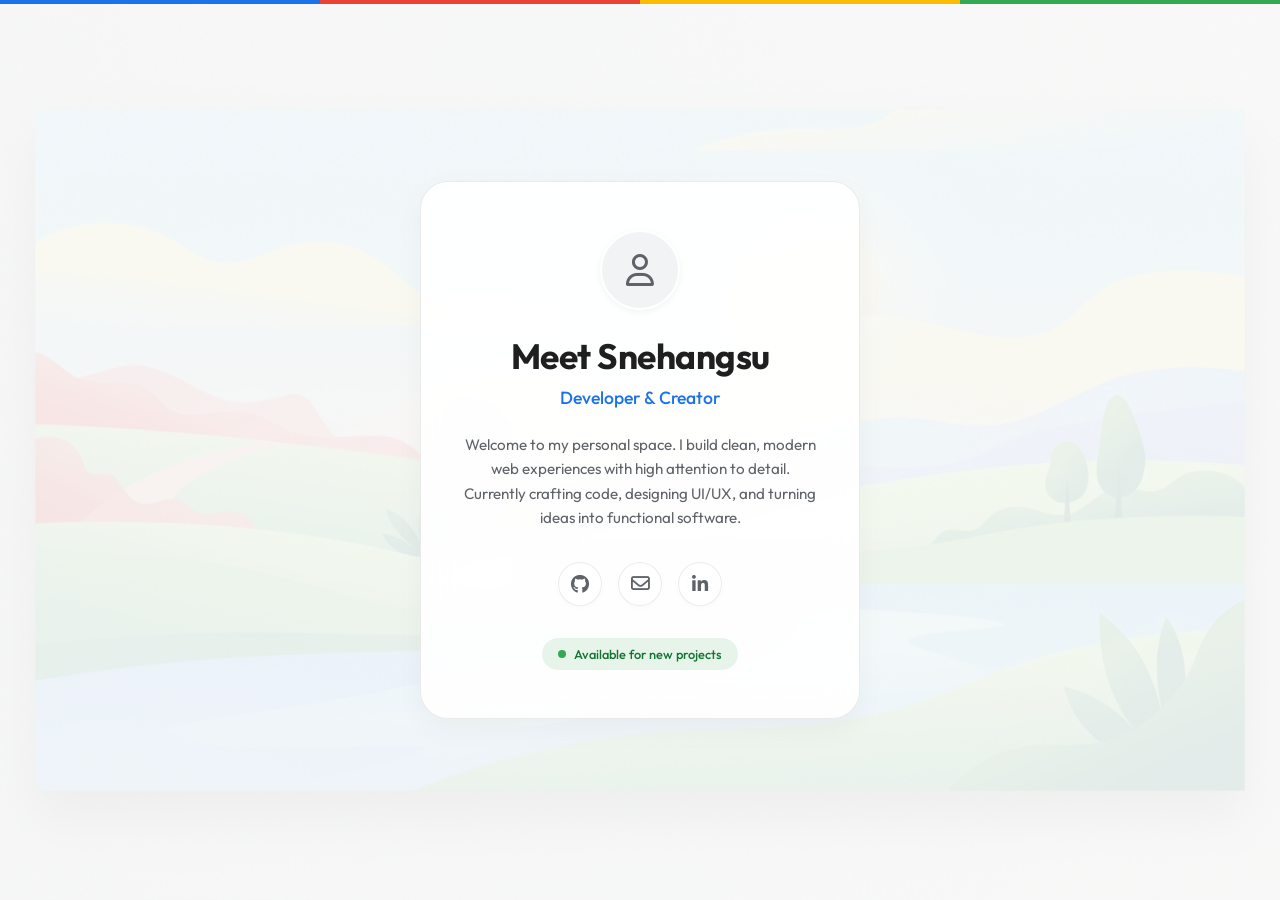
==== index.html @ d293a712 "Initial commit of Google-themed portfolio" ====
<!DOCTYPE html>
<html lang="en">
<head>
  <meta charset="UTF-8">
  <meta name="viewport" content="width=device-width, initial-scale=1.0">
  <title>Snehangsu | Portfolio</title>
  <!-- Google Fonts: Outfit (modern, clean, geometric sans-serif similar to Google Sans) -->
  <link rel="preconnect" href="https://fonts.googleapis.com">
  <link rel="preconnect" href="https://fonts.gstatic.com" crossorigin>
  <link href="https://fonts.googleapis.com/css2?family=Outfit:wght@300;400;500;700&display=swap" rel="stylesheet">
  <!-- Link CSS -->
  <link rel="stylesheet" href="styles.css">
  <!-- FontAwesome for icons (e.g., GitHub, Email, etc.) -->
  <link rel="stylesheet" href="https://cdnjs.cloudflare.com/ajax/libs/font-awesome/6.4.0/css/all.min.css">
</head>
<body>

  <!-- Background Slideshow -->
  <div class="bg-container">
    <div class="bg-image active" style="background-image: url('assets/image1.jpg');"></div>
    <div class="bg-image" style="background-image: url('assets/image2.jpg');"></div>
    <div class="bg-image" style="background-image: url('assets/image3.jpg');"></div>
  </div>

  <!-- Google Aesthetics Accent Bar -->
  <div class="google-bar">
    <div class="bar-segment blue"></div>
    <div class="bar-segment red"></div>
    <div class="bar-segment yellow"></div>
    <div class="bar-segment green"></div>
  </div>

  <!-- Main Content Wrapper -->
  <main class="main-content">
    <div class="hero-card">
      <div class="profile-avatar">
        <i class="fa-regular fa-user"></i>
      </div>
      <h1 class="heading">Meet Snehangsu</h1>
      <p class="subtitle">Developer &amp; Creator</p>
      
      <p class="description">
        Welcome to my personal space. I build clean, modern web experiences with high attention to detail. Currently crafting code, designing UI/UX, and turning ideas into functional software.
      </p>

      <!-- Social Links -->
      <div class="social-links">
        <a href="https://github.com" target="_blank" aria-label="GitHub" class="social-btn github">
          <i class="fa-brands fa-github"></i>
        </a>
        <a href="mailto:your-email@example.com" aria-label="Email" class="social-btn email">
          <i class="fa-regular fa-envelope"></i>
        </a>
        <a href="https://linkedin.com" target="_blank" aria-label="LinkedIn" class="social-btn linkedin">
          <i class="fa-brands fa-linkedin-in"></i>
        </a>
      </div>

      <!-- Footer-like indicator inside card -->
      <div class="status-indicator">
        <span class="status-dot"></span>
        <span>Available for new projects</span>
      </div>
    </div>
  </main>

  <script src="script.js"></script>
</body>
</html>
---- styles.css ----
/* CSS resets and custom variables */
:root {
  --google-blue: #1a73e8;
  --google-red: #ea4335;
  --google-yellow: #fbbc05;
  --google-green: #34a853;
  --text-primary: #1f1f1f;
  --text-secondary: #5f6368;
  --bg-primary: #f8f9fa;
  --card-bg: rgba(255, 255, 255, 0.9);
  --border-color: rgba(0, 0, 0, 0.08);
}

* {
  box-sizing: border-box;
  margin: 0;
  padding: 0;
}

body {
  font-family: 'Outfit', -apple-system, BlinkMacSystemFont, "Segoe UI", Roboto, Helvetica, Arial, sans-serif;
  background-color: var(--bg-primary);
  color: var(--text-primary);
  min-height: 100vh;
  display: flex;
  flex-direction: column;
  justify-content: center;
  align-items: center;
  overflow: hidden;
  position: relative;
}

/* Background image slideshow styling */
.bg-container {
  position: absolute;
  top: 0;
  left: 0;
  width: 100%;
  height: 100%;
  z-index: 0;
  background-color: var(--bg-primary);
}

.bg-image {
  position: absolute;
  top: 0;
  left: 0;
  width: 100%;
  height: 100%;
  background-size: cover;
  background-position: center;
  opacity: 0;
  transition: opacity 1.5s ease-in-out;
  pointer-events: none;
}

.bg-image.active {
  opacity: 0.15; /* Subtle background opacity to ensure text readability */
  animation: hoverLeftRight 20s ease-in-out infinite;
}

/* Keyframes for slow left-to-right panning/hovering */
@keyframes hoverLeftRight {
  0% {
    transform: scale(1.1) translateX(-3%) translateY(-1%);
  }
  50% {
    transform: scale(1.1) translateX(3%) translateY(1%);
  }
  100% {
    transform: scale(1.1) translateX(-3%) translateY(-1%);
  }
}

/* Top Accent Bar representing Google colors */
.google-bar {
  position: absolute;
  top: 0;
  left: 0;
  width: 100%;
  height: 4px;
  display: flex;
  z-index: 10;
}

.bar-segment {
  height: 100%;
  flex: 1;
}

.bar-segment.blue { background-color: var(--google-blue); }
.bar-segment.red { background-color: var(--google-red); }
.bar-segment.yellow { background-color: var(--google-yellow); }
.bar-segment.green { background-color: var(--google-green); }

/* Main Card layout */
.main-content {
  position: relative;
  z-index: 5;
  width: 100%;
  max-width: 480px;
  padding: 20px;
}

.hero-card {
  background: var(--card-bg);
  backdrop-filter: blur(16px);
  -webkit-backdrop-filter: blur(16px);
  border: 1px solid var(--border-color);
  border-radius: 28px; /* Smooth rounded corners matching modern Google UI */
  padding: 48px 40px;
  text-align: center;
  box-shadow: 0 10px 30px rgba(0, 0, 0, 0.04);
  transition: transform 0.3s ease, box-shadow 0.3s ease;
}

.hero-card:hover {
  transform: translateY(-2px);
  box-shadow: 0 12px 40px rgba(0, 0, 0, 0.06);
}

/* Profile Avatar Section */
.profile-avatar {
  width: 80px;
  height: 80px;
  border-radius: 50%;
  background-color: #f1f3f4;
  margin: 0 auto 24px auto;
  display: flex;
  justify-content: center;
  align-items: center;
  font-size: 2rem;
  color: var(--text-secondary);
  border: 2px solid #fff;
  box-shadow: 0 2px 8px rgba(0, 0, 0, 0.05);
}

.heading {
  font-size: 2.2rem;
  font-weight: 700;
  color: var(--text-primary);
  margin-bottom: 8px;
  letter-spacing: -0.5px;
}

.subtitle {
  font-size: 1.1rem;
  font-weight: 500;
  color: var(--google-blue);
  margin-bottom: 24px;
}

.description {
  font-size: 0.95rem;
  color: var(--text-secondary);
  line-height: 1.6;
  margin-bottom: 32px;
  font-weight: 400;
}

/* Social Buttons */
.social-links {
  display: flex;
  justify-content: center;
  gap: 16px;
  margin-bottom: 32px;
}

.social-btn {
  display: flex;
  justify-content: center;
  align-items: center;
  width: 44px;
  height: 44px;
  border-radius: 50%;
  background-color: #ffffff;
  color: var(--text-secondary);
  text-decoration: none;
  font-size: 1.15rem;
  border: 1px solid var(--border-color);
  box-shadow: 0 2px 5px rgba(0, 0, 0, 0.02);
  transition: all 0.2s ease-in-out;
}

.social-btn:hover {
  color: #fff;
  transform: scale(1.08);
  box-shadow: 0 4px 10px rgba(0, 0, 0, 0.1);
}

.social-btn.github:hover { background-color: #24292e; }
.social-btn.email:hover { background-color: var(--google-red); }
.social-btn.linkedin:hover { background-color: #0077b5; }

/* Status indicator at the bottom of the card */
.status-indicator {
  display: inline-flex;
  align-items: center;
  gap: 8px;
  padding: 8px 16px;
  background-color: #e6f4ea; /* Soft Google green background */
  color: #137333; /* Dark Google green text */
  border-radius: 100px;
  font-size: 0.8rem;
  font-weight: 500;
}

.status-dot {
  width: 8px;
  height: 8px;
  background-color: var(--google-green);
  border-radius: 50%;
  display: inline-block;
  animation: pulse 2s infinite;
}

@keyframes pulse {
  0% {
    transform: scale(0.95);
    box-shadow: 0 0 0 0 rgba(52, 168, 83, 0.7);
  }
  70% {
    transform: scale(1);
    box-shadow: 0 0 0 6px rgba(52, 168, 83, 0);
  }
  100% {
    transform: scale(0.95);
    box-shadow: 0 0 0 0 rgba(52, 168, 83, 0);
  }
}

/* Media Queries for responsive scaling */
@media (max-width: 480px) {
  .hero-card {
    padding: 36px 24px;
    border-radius: 24px;
  }
  .heading {
    font-size: 1.8rem;
  }
}
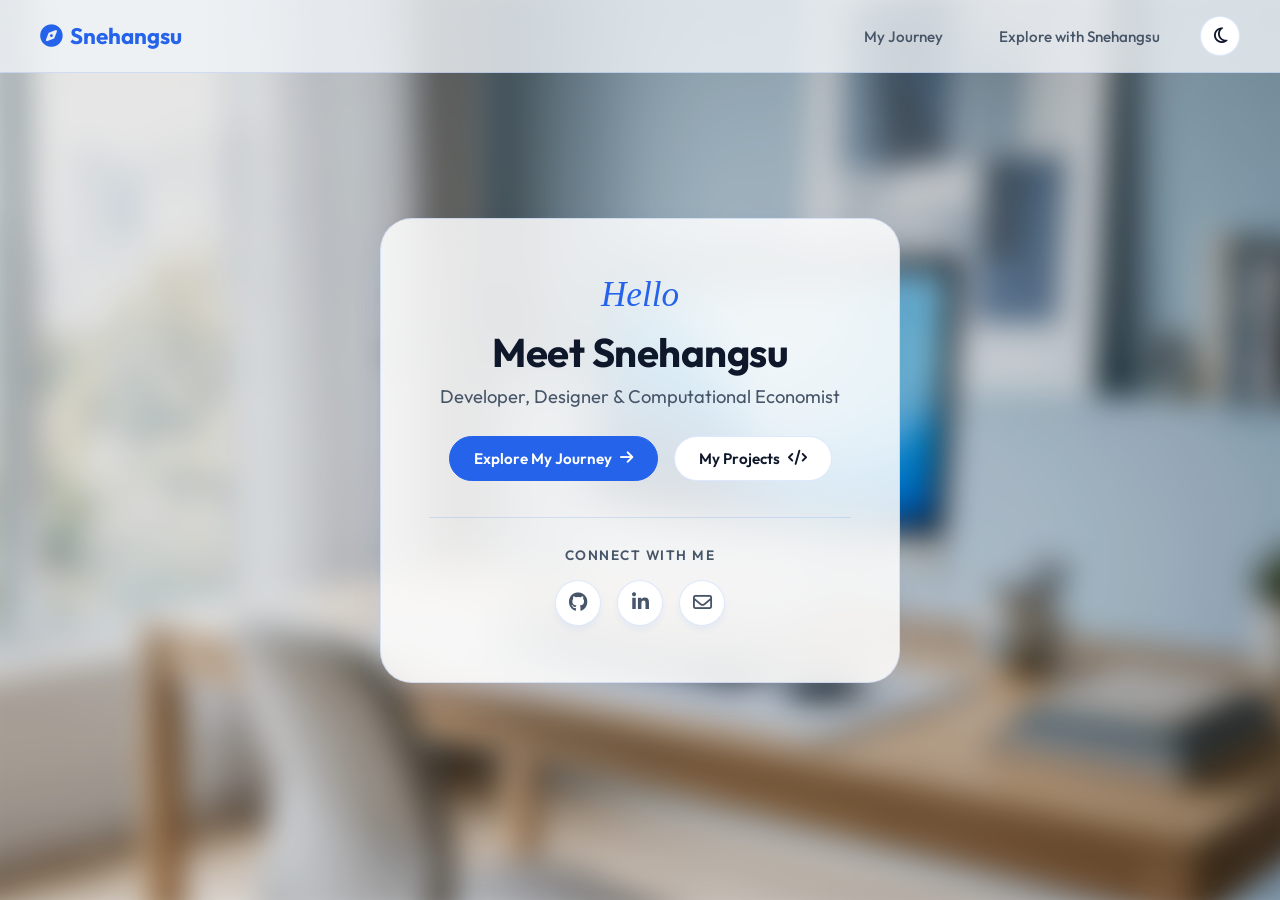
==== commit eff7b092: "Expand portfolio into multi-page layout with My Journey and Explore pages, bluish light/dark modes, " ====
--- a/index.html
+++ b/index.html
@@ -4,25 +4,23 @@
   <meta charset="UTF-8">
   <meta name="viewport" content="width=device-width, initial-scale=1.0">
   <title>Snehangsu | Portfolio</title>
-  <!-- Google Fonts: Outfit (modern, clean, geometric sans-serif similar to Google Sans) -->
+  <!-- Google Fonts: Outfit (modern sans-serif) -->
   <link rel="preconnect" href="https://fonts.googleapis.com">
   <link rel="preconnect" href="https://fonts.gstatic.com" crossorigin>
-  <link href="https://fonts.googleapis.com/css2?family=Outfit:wght@300;400;500;700&display=swap" rel="stylesheet">
-  <!-- Link CSS -->
+  <link href="https://fonts.googleapis.com/css2?family=Outfit:wght@300;400;500;600;700&display=swap" rel="stylesheet">
+  <!-- Link Stylesheet -->
   <link rel="stylesheet" href="styles.css">
-  <!-- FontAwesome for icons (e.g., GitHub, Email, etc.) -->
+  <!-- FontAwesome for icons -->
   <link rel="stylesheet" href="https://cdnjs.cloudflare.com/ajax/libs/font-awesome/6.4.0/css/all.min.css">
 </head>
 <body>
 
-  <!-- Background Slideshow -->
-  <div class="bg-container">
-    <div class="bg-image active" style="background-image: url('assets/image1.jpg');"></div>
-    <div class="bg-image" style="background-image: url('assets/image2.jpg');"></div>
-    <div class="bg-image" style="background-image: url('assets/image3.jpg');"></div>
+  <!-- Blurred Background Image Container (16:9 aspect ratio scaling) -->
+  <div class="home-bg-container">
+    <div class="home-bg-image"></div>
   </div>
 
-  <!-- Google Aesthetics Accent Bar -->
+  <!-- Google aesthetics colored header stripe -->
   <div class="google-bar">
     <div class="bar-segment blue"></div>
     <div class="bar-segment red"></div>
@@ -30,40 +28,80 @@
     <div class="bar-segment green"></div>
   </div>
 
-  <!-- Main Content Wrapper -->
-  <main class="main-content">
-    <div class="hero-card">
-      <div class="profile-avatar">
-        <i class="fa-regular fa-user"></i>
-      </div>
-      <h1 class="heading">Meet Snehangsu</h1>
-      <p class="subtitle">Developer &amp; Creator</p>
-      
-      <p class="description">
-        Welcome to my personal space. I build clean, modern web experiences with high attention to detail. Currently crafting code, designing UI/UX, and turning ideas into functional software.
-      </p>
+  <!-- Navigation Bar -->
+  <nav class="navbar">
+    <a href="index.html" class="nav-logo">
+      <i class="fa-solid fa-compass"></i> Snehangsu
+    </a>
+    <div class="nav-links">
+      <a href="journey.html" class="nav-item">My Journey</a>
+      <a href="explore.html" class="nav-item">Explore with Snehangsu</a>
+      <button class="theme-toggle-btn" aria-label="Toggle Theme">
+        <i class="fa-regular fa-moon"></i>
+      </button>
+    </div>
+  </nav>
 
-      <!-- Social Links -->
-      <div class="social-links">
-        <a href="https://github.com" target="_blank" aria-label="GitHub" class="social-btn github">
-          <i class="fa-brands fa-github"></i>
+  <!-- Central Welcome Card -->
+  <main class="home-container">
+    <div class="welcome-card">
+      <span class="hello-text">Hello</span>
+      <h1 class="heading-main">Meet Snehangsu</h1>
+      <p class="subtitle-main">Developer, Designer &amp; Computational Economist</p>
+
+      <div class="home-ctas">
+        <a href="journey.html" class="cta-btn primary">
+          Explore My Journey <i class="fa-solid fa-arrow-right"></i>
         </a>
-        <a href="mailto:your-email@example.com" aria-label="Email" class="social-btn email">
-          <i class="fa-regular fa-envelope"></i>
-        </a>
-        <a href="https://linkedin.com" target="_blank" aria-label="LinkedIn" class="social-btn linkedin">
-          <i class="fa-brands fa-linkedin-in"></i>
+        <a href="explore.html" class="cta-btn secondary">
+          My Projects <i class="fa-solid fa-code"></i>
         </a>
       </div>
 
-      <!-- Footer-like indicator inside card -->
-      <div class="status-indicator">
-        <span class="status-dot"></span>
-        <span>Available for new projects</span>
+      <!-- Social & Contact Section -->
+      <div class="social-section">
+        <h2 class="social-title">Connect with me</h2>
+        <div class="social-buttons">
+          <a href="https://github.com" target="_blank" class="social-item github" aria-label="GitHub">
+            <i class="fa-brands fa-github"></i>
+          </a>
+          <a href="https://linkedin.com" target="_blank" class="social-item linkedin" aria-label="LinkedIn">
+            <i class="fa-brands fa-linkedin-in"></i>
+          </a>
+          <a href="#" class="social-item contact-me contact-me-trigger" aria-label="Contact Me">
+            <i class="fa-regular fa-envelope"></i>
+          </a>
+        </div>
       </div>
     </div>
   </main>
 
+  <!-- Contact Modal -->
+  <div class="modal" id="contactModal">
+    <div class="modal-card">
+      <button class="modal-close-btn" aria-label="Close modal">
+        <i class="fa-solid fa-xmark"></i>
+      </button>
+      <h3 class="modal-title">Get in Touch</h3>
+      <p class="modal-desc">I'd love to connect! Reach out through any of the channels below.</p>
+      
+      <div class="contact-options">
+        <a href="mailto:your-email@example.com" class="contact-row">
+          <i class="fa-regular fa-envelope"></i>
+          <span>your-email@example.com</span>
+        </a>
+        <a href="https://linkedin.com" target="_blank" class="contact-row">
+          <i class="fa-brands fa-linkedin-in"></i>
+          <span>LinkedIn /snehangsusaha</span>
+        </a>
+        <a href="https://github.com" target="_blank" class="contact-row">
+          <i class="fa-brands fa-github"></i>
+          <span>GitHub /snehangsusaha</span>
+        </a>
+      </div>
+    </div>
+  </div>
+
   <script src="script.js"></script>
 </body>
 </html>
--- a/styles.css
+++ b/styles.css
@@ -1,241 +1,653 @@
-/* CSS resets and custom variables */
+/* CSS Variables for Bluish Light and Dark Modes */
 :root {
-  --google-blue: #1a73e8;
-  --google-red: #ea4335;
-  --google-yellow: #fbbc05;
-  --google-green: #34a853;
-  --text-primary: #1f1f1f;
-  --text-secondary: #5f6368;
-  --bg-primary: #f8f9fa;
-  --card-bg: rgba(255, 255, 255, 0.9);
-  --border-color: rgba(0, 0, 0, 0.08);
-}
-
+  /* Light Mode (Bluish) */
+  --bg-color: #f0f4f8;
+  --bg-rgb: 240, 244, 248;
+  --card-bg: rgba(255, 255, 255, 0.85);
+  --card-bg-solid: #ffffff;
+  --nav-bg-rgb: 240, 244, 248;
+  --text-primary: #0f172a;
+  --text-secondary: #475569;
+  --accent-color: #2563eb;
+  --accent-hover: #1d4ed8;
+  --accent-light: #dbeafe;
+  --accent-light-text: #1e40af;
+  --border-color: rgba(37, 99, 235, 0.15);
+  --shadow-color: rgba(37, 99, 235, 0.06);
+  --modal-bg: rgba(15, 23, 42, 0.4);
+}
+
+[data-theme="dark"] {
+  /* Dark Mode (Bluish Slate) */
+  --bg-color: #0b0f19;
+  --bg-rgb: 11, 15, 25;
+  --card-bg: rgba(17, 24, 39, 0.8);
+  --card-bg-solid: #111827;
+  --nav-bg-rgb: 11, 15, 25;
+  --text-primary: #f8fafc;
+  --text-secondary: #94a3b8;
+  --accent-color: #60a5fa;
+  --accent-hover: #3b82f6;
+  --accent-light: #1e3a8a;
+  --accent-light-text: #93c5fd;
+  --border-color: rgba(96, 165, 250, 0.2);
+  --shadow-color: rgba(0, 0, 0, 0.3);
+  --modal-bg: rgba(0, 0, 0, 0.6);
+}
+
+/* Reset and Globals */
 * {
   box-sizing: border-box;
   margin: 0;
   padding: 0;
+  transition: background-color 0.3s ease, color 0.3s ease, border-color 0.3s ease;
+}
+
+html {
+  scroll-behavior: smooth;
+  scroll-padding-top: 100px; /* Offset for sticky navbar */
 }
 
 body {
-  font-family: 'Outfit', -apple-system, BlinkMacSystemFont, "Segoe UI", Roboto, Helvetica, Arial, sans-serif;
-  background-color: var(--bg-primary);
+  font-family: 'Outfit', -apple-system, BlinkMacSystemFont, "Segoe UI", Roboto, sans-serif;
+  background-color: var(--bg-color);
   color: var(--text-primary);
   min-height: 100vh;
-  display: flex;
-  flex-direction: column;
+  overflow-x: hidden;
+}
+
+/* Scrollbar styling */
+::-webkit-scrollbar {
+  width: 8px;
+}
+::-webkit-scrollbar-track {
+  background: var(--bg-color);
+}
+::-webkit-scrollbar-thumb {
+  background: var(--border-color);
+  border-radius: 4px;
+}
+::-webkit-scrollbar-thumb:hover {
+  background: var(--accent-color);
+}
+
+/* Navbar */
+.navbar {
+  position: fixed;
+  top: 0;
+  left: 0;
+  width: 100%;
+  display: flex;
+  justify-content: space-between;
+  align-items: center;
+  padding: 16px 40px;
+  z-index: 1000;
+  background: rgba(var(--nav-bg-rgb), 0.8);
+  backdrop-filter: blur(12px);
+  -webkit-backdrop-filter: blur(12px);
+  border-bottom: 1px solid var(--border-color);
+}
+
+.nav-logo {
+  font-size: 1.4rem;
+  font-weight: 700;
+  color: var(--accent-color);
+  text-decoration: none;
+  display: flex;
+  align-items: center;
+  gap: 8px;
+}
+
+.nav-links {
+  display: flex;
+  align-items: center;
+  gap: 24px;
+}
+
+.nav-item {
+  color: var(--text-secondary);
+  text-decoration: none;
+  font-weight: 500;
+  font-size: 0.95rem;
+  padding: 8px 16px;
+  border-radius: 20px;
+  transition: all 0.2s ease;
+}
+
+.nav-item:hover, .nav-item.active {
+  color: var(--accent-color);
+  background-color: var(--accent-light);
+}
+
+/* Theme Toggle Switch */
+.theme-toggle-btn {
+  background: none;
+  border: 1px solid var(--border-color);
+  color: var(--text-primary);
+  width: 40px;
+  height: 40px;
+  border-radius: 50%;
+  cursor: pointer;
+  display: flex;
   justify-content: center;
   align-items: center;
-  overflow: hidden;
-  position: relative;
-}
-
-/* Background image slideshow styling */
-.bg-container {
-  position: absolute;
+  font-size: 1.1rem;
+  background-color: var(--card-bg-solid);
+}
+
+.theme-toggle-btn:hover {
+  color: var(--accent-color);
+  border-color: var(--accent-color);
+}
+
+/* Homepage Background Image with Blur */
+.home-bg-container {
+  position: fixed;
   top: 0;
   left: 0;
   width: 100%;
   height: 100%;
-  z-index: 0;
-  background-color: var(--bg-primary);
-}
-
-.bg-image {
+  z-index: -2;
+  background-color: var(--bg-color);
+  overflow: hidden;
+}
+
+.home-bg-image {
+  width: 105%;
+  height: 105%;
   position: absolute;
-  top: 0;
-  left: 0;
-  width: 100%;
-  height: 100%;
+  top: -2.5%;
+  left: -2.5%;
+  background-image: url('assets/Snehangsu_home.jpg');
   background-size: cover;
   background-position: center;
-  opacity: 0;
-  transition: opacity 1.5s ease-in-out;
-  pointer-events: none;
-}
-
-.bg-image.active {
-  opacity: 0.15; /* Subtle background opacity to ensure text readability */
-  animation: hoverLeftRight 20s ease-in-out infinite;
-}
-
-/* Keyframes for slow left-to-right panning/hovering */
-@keyframes hoverLeftRight {
-  0% {
-    transform: scale(1.1) translateX(-3%) translateY(-1%);
-  }
-  50% {
-    transform: scale(1.1) translateX(3%) translateY(1%);
-  }
-  100% {
-    transform: scale(1.1) translateX(-3%) translateY(-1%);
-  }
-}
-
-/* Top Accent Bar representing Google colors */
-.google-bar {
-  position: absolute;
-  top: 0;
-  left: 0;
+  filter: blur(15px) brightness(0.9);
+  z-index: -1;
+  transition: filter 0.3s ease;
+}
+
+[data-theme="dark"] .home-bg-image {
+  filter: blur(15px) brightness(0.5) contrast(1.1);
+}
+
+/* Homepage Welcome Card */
+.home-container {
+  min-height: 100vh;
+  display: flex;
+  justify-content: center;
+  align-items: center;
+  padding: 80px 20px;
+  position: relative;
+  z-index: 1;
+}
+
+.welcome-card {
+  background: var(--card-bg);
+  backdrop-filter: blur(20px);
+  -webkit-backdrop-filter: blur(20px);
+  border: 1px solid var(--border-color);
+  border-radius: 32px;
+  padding: 56px 48px;
+  text-align: center;
+  max-width: 520px;
   width: 100%;
-  height: 4px;
-  display: flex;
-  z-index: 10;
-}
-
-.bar-segment {
-  height: 100%;
-  flex: 1;
-}
-
-.bar-segment.blue { background-color: var(--google-blue); }
-.bar-segment.red { background-color: var(--google-red); }
-.bar-segment.yellow { background-color: var(--google-yellow); }
-.bar-segment.green { background-color: var(--google-green); }
-
-/* Main Card layout */
-.main-content {
-  position: relative;
-  z-index: 5;
-  width: 100%;
-  max-width: 480px;
-  padding: 20px;
-}
-
-.hero-card {
-  background: var(--card-bg);
-  backdrop-filter: blur(16px);
-  -webkit-backdrop-filter: blur(16px);
-  border: 1px solid var(--border-color);
-  border-radius: 28px; /* Smooth rounded corners matching modern Google UI */
-  padding: 48px 40px;
-  text-align: center;
-  box-shadow: 0 10px 30px rgba(0, 0, 0, 0.04);
+  box-shadow: 0 15px 35px var(--shadow-color);
   transition: transform 0.3s ease, box-shadow 0.3s ease;
 }
 
-.hero-card:hover {
-  transform: translateY(-2px);
-  box-shadow: 0 12px 40px rgba(0, 0, 0, 0.06);
-}
-
-/* Profile Avatar Section */
-.profile-avatar {
-  width: 80px;
-  height: 80px;
-  border-radius: 50%;
-  background-color: #f1f3f4;
-  margin: 0 auto 24px auto;
-  display: flex;
-  justify-content: center;
-  align-items: center;
-  font-size: 2rem;
-  color: var(--text-secondary);
-  border: 2px solid #fff;
-  box-shadow: 0 2px 8px rgba(0, 0, 0, 0.05);
-}
-
-.heading {
+.welcome-card:hover {
+  transform: translateY(-4px);
+  box-shadow: 0 20px 45px var(--shadow-color);
+}
+
+.hello-text {
+  font-family: Georgia, 'Times New Roman', serif;
+  font-style: italic;
   font-size: 2.2rem;
+  color: var(--accent-color);
+  margin-bottom: 12px;
+  font-weight: 500;
+  display: block;
+}
+
+.heading-main {
+  font-size: 2.5rem;
   font-weight: 700;
   color: var(--text-primary);
   margin-bottom: 8px;
   letter-spacing: -0.5px;
 }
 
-.subtitle {
-  font-size: 1.1rem;
-  font-weight: 500;
-  color: var(--google-blue);
-  margin-bottom: 24px;
-}
-
-.description {
-  font-size: 0.95rem;
-  color: var(--text-secondary);
-  line-height: 1.6;
-  margin-bottom: 32px;
+.subtitle-main {
+  font-size: 1.15rem;
+  color: var(--text-secondary);
+  margin-bottom: 28px;
   font-weight: 400;
 }
 
-/* Social Buttons */
-.social-links {
+.home-ctas {
   display: flex;
   justify-content: center;
   gap: 16px;
-  margin-bottom: 32px;
-}
-
-.social-btn {
+  margin-bottom: 36px;
+}
+
+.cta-btn {
+  display: inline-flex;
+  align-items: center;
+  gap: 8px;
+  padding: 12px 24px;
+  border-radius: 24px;
+  text-decoration: none;
+  font-weight: 600;
+  font-size: 0.95rem;
+  transition: all 0.2s ease;
+}
+
+.cta-btn.primary {
+  background-color: var(--accent-color);
+  color: #fff;
+  border: 1px solid var(--accent-color);
+}
+
+.cta-btn.primary:hover {
+  background-color: var(--accent-hover);
+  border-color: var(--accent-hover);
+}
+
+.cta-btn.secondary {
+  background-color: var(--card-bg-solid);
+  color: var(--text-primary);
+  border: 1px solid var(--border-color);
+}
+
+.cta-btn.secondary:hover {
+  color: var(--accent-color);
+  border-color: var(--accent-color);
+}
+
+/* Home Social Links */
+.social-section {
+  border-top: 1px solid var(--border-color);
+  padding-top: 28px;
+}
+
+.social-title {
+  font-size: 0.85rem;
+  text-transform: uppercase;
+  letter-spacing: 1.5px;
+  color: var(--text-secondary);
+  margin-bottom: 16px;
+  font-weight: 600;
+}
+
+.social-buttons {
   display: flex;
   justify-content: center;
-  align-items: center;
-  width: 44px;
-  height: 44px;
+  gap: 16px;
+}
+
+.social-item {
+  display: flex;
+  justify-content: center;
+  align-items: center;
+  width: 46px;
+  height: 46px;
   border-radius: 50%;
-  background-color: #ffffff;
+  background-color: var(--card-bg-solid);
   color: var(--text-secondary);
   text-decoration: none;
-  font-size: 1.15rem;
-  border: 1px solid var(--border-color);
-  box-shadow: 0 2px 5px rgba(0, 0, 0, 0.02);
+  font-size: 1.2rem;
+  border: 1px solid var(--border-color);
+  box-shadow: 0 4px 6px var(--shadow-color);
+  cursor: pointer;
   transition: all 0.2s ease-in-out;
 }
 
-.social-btn:hover {
+.social-item:hover {
   color: #fff;
   transform: scale(1.08);
-  box-shadow: 0 4px 10px rgba(0, 0, 0, 0.1);
-}
-
-.social-btn.github:hover { background-color: #24292e; }
-.social-btn.email:hover { background-color: var(--google-red); }
-.social-btn.linkedin:hover { background-color: #0077b5; }
-
-/* Status indicator at the bottom of the card */
-.status-indicator {
+}
+
+.social-item.github:hover { background-color: #24292e; }
+.social-item.linkedin:hover { background-color: #0077b5; }
+.social-item.contact-me:hover { background-color: var(--accent-color); }
+
+/* --- Subpage Layout (Journey & Explore) --- */
+.subpage-container {
+  max-width: 1200px;
+  margin: 0 auto;
+  padding: 120px 24px 80px 24px;
+  display: flex;
+  gap: 40px;
+  position: relative;
+}
+
+/* Content Area */
+.content-area {
+  flex: 1;
+  max-width: 800px;
+}
+
+/* Back Button */
+.back-btn-container {
+  margin-bottom: 24px;
+}
+
+.back-btn {
   display: inline-flex;
   align-items: center;
   gap: 8px;
+  color: var(--text-secondary);
+  text-decoration: none;
+  font-weight: 500;
+  font-size: 0.95rem;
   padding: 8px 16px;
-  background-color: #e6f4ea; /* Soft Google green background */
-  color: #137333; /* Dark Google green text */
-  border-radius: 100px;
-  font-size: 0.8rem;
+  border-radius: 20px;
+  border: 1px solid var(--border-color);
+  background-color: var(--card-bg);
+}
+
+.back-btn:hover {
+  color: var(--accent-color);
+  border-color: var(--accent-color);
+  background-color: var(--accent-light);
+}
+
+/* Sections styling */
+.module-section {
+  background-color: var(--card-bg);
+  backdrop-filter: blur(8px);
+  -webkit-backdrop-filter: blur(8px);
+  border: 1px solid var(--border-color);
+  border-radius: 24px;
+  padding: 48px;
+  margin-bottom: 40px;
+  scroll-margin-top: 100px; /* Offset for smooth scroll landing */
+  box-shadow: 0 4px 20px var(--shadow-color);
+}
+
+.module-section h2 {
+  font-size: 1.8rem;
+  color: var(--accent-color);
+  margin-bottom: 20px;
+  border-bottom: 2px solid var(--border-color);
+  padding-bottom: 12px;
+}
+
+.module-content {
+  font-size: 1.05rem;
+  line-height: 1.7;
+  color: var(--text-secondary);
+}
+
+.module-content p {
+  margin-bottom: 16px;
+}
+
+/* Bullet item list formatting in modules */
+.bullet-list {
+  list-style: none;
+  margin-top: 16px;
+}
+
+.bullet-list li {
+  position: relative;
+  padding-left: 24px;
+  margin-bottom: 12px;
+}
+
+.bullet-list li::before {
+  content: "•";
+  color: var(--accent-color);
+  font-weight: bold;
+  font-size: 1.3rem;
+  position: absolute;
+  left: 6px;
+  top: -2px;
+}
+
+.highlight-box {
+  background-color: var(--accent-light);
+  color: var(--accent-light-text);
+  padding: 16px 20px;
+  border-radius: 12px;
+  margin-top: 16px;
+  border-left: 4px solid var(--accent-color);
+}
+
+/* Right-side Sticky Index Navigation */
+.sidebar-nav {
+  width: 280px;
+  position: sticky;
+  top: 100px;
+  height: calc(100vh - 140px);
+  overflow-y: auto;
+  display: flex;
+  flex-direction: column;
+}
+
+.sidebar-title {
+  font-size: 0.85rem;
+  font-weight: 700;
+  text-transform: uppercase;
+  color: var(--text-secondary);
+  letter-spacing: 1.5px;
+  margin-bottom: 16px;
+  padding-left: 12px;
+}
+
+.sidebar-list {
+  list-style: none;
+  border-left: 2px solid var(--border-color);
+  padding-left: 0;
+}
+
+.sidebar-item a {
+  display: block;
+  padding: 10px 16px;
+  color: var(--text-secondary);
+  text-decoration: none;
+  font-size: 0.95rem;
   font-weight: 500;
-}
-
-.status-dot {
-  width: 8px;
-  height: 8px;
-  background-color: var(--google-green);
+  border-radius: 0 12px 12px 0;
+  margin-left: -2px;
+  border-left: 2px solid transparent;
+  transition: all 0.2s ease;
+}
+
+.sidebar-item.active a {
+  color: var(--accent-color);
+  background-color: var(--accent-light);
+  border-left-color: var(--accent-color);
+  font-weight: 600;
+}
+
+.sidebar-item a:hover {
+  color: var(--accent-color);
+  background-color: var(--accent-light);
+}
+
+/* Floating index button for mobile */
+.floating-toc-btn {
+  position: fixed;
+  bottom: 24px;
+  right: 24px;
+  width: 56px;
+  height: 56px;
   border-radius: 50%;
-  display: inline-block;
-  animation: pulse 2s infinite;
-}
-
-@keyframes pulse {
-  0% {
-    transform: scale(0.95);
-    box-shadow: 0 0 0 0 rgba(52, 168, 83, 0.7);
-  }
-  70% {
-    transform: scale(1);
-    box-shadow: 0 0 0 6px rgba(52, 168, 83, 0);
-  }
-  100% {
-    transform: scale(0.95);
-    box-shadow: 0 0 0 0 rgba(52, 168, 83, 0);
-  }
-}
-
-/* Media Queries for responsive scaling */
-@media (max-width: 480px) {
-  .hero-card {
-    padding: 36px 24px;
+  background-color: var(--accent-color);
+  color: #ffffff;
+  border: none;
+  box-shadow: 0 4px 15px rgba(37, 99, 235, 0.4);
+  cursor: pointer;
+  display: none;
+  justify-content: center;
+  align-items: center;
+  font-size: 1.3rem;
+  z-index: 999;
+}
+
+.floating-toc-btn:hover {
+  background-color: var(--accent-hover);
+  transform: scale(1.05);
+}
+
+/* Modal dialog ("Contact Me") */
+.modal {
+  position: fixed;
+  top: 0;
+  left: 0;
+  width: 100vw;
+  height: 100vh;
+  background-color: var(--modal-bg);
+  backdrop-filter: blur(8px);
+  -webkit-backdrop-filter: blur(8px);
+  display: flex;
+  justify-content: center;
+  align-items: center;
+  z-index: 2000;
+  opacity: 0;
+  pointer-events: none;
+  transition: opacity 0.3s ease;
+}
+
+.modal.open {
+  opacity: 1;
+  pointer-events: auto;
+}
+
+.modal-card {
+  background-color: var(--card-bg-solid);
+  border: 1px solid var(--border-color);
+  border-radius: 24px;
+  width: 100%;
+  max-width: 440px;
+  padding: 36px;
+  box-shadow: 0 20px 40px rgba(0, 0, 0, 0.15);
+  position: relative;
+  transform: translateY(20px);
+  transition: transform 0.3s ease;
+}
+
+.modal.open .modal-card {
+  transform: translateY(0);
+}
+
+.modal-close-btn {
+  position: absolute;
+  top: 20px;
+  right: 20px;
+  background: none;
+  border: none;
+  font-size: 1.2rem;
+  color: var(--text-secondary);
+  cursor: pointer;
+}
+
+.modal-close-btn:hover {
+  color: var(--accent-color);
+}
+
+.modal-title {
+  font-size: 1.6rem;
+  font-weight: 700;
+  color: var(--text-primary);
+  margin-bottom: 12px;
+}
+
+.modal-desc {
+  font-size: 0.95rem;
+  color: var(--text-secondary);
+  margin-bottom: 24px;
+}
+
+.contact-options {
+  display: flex;
+  flex-direction: column;
+  gap: 16px;
+}
+
+.contact-row {
+  display: flex;
+  align-items: center;
+  gap: 16px;
+  padding: 12px 16px;
+  border-radius: 12px;
+  border: 1px solid var(--border-color);
+  color: var(--text-primary);
+  text-decoration: none;
+  font-weight: 500;
+  background-color: var(--bg-color);
+  transition: all 0.2s ease;
+}
+
+.contact-row:hover {
+  border-color: var(--accent-color);
+  background-color: var(--accent-light);
+  color: var(--accent-light-text);
+}
+
+.contact-row i {
+  font-size: 1.3rem;
+  color: var(--accent-color);
+  width: 24px;
+  text-align: center;
+}
+
+/* Responsive Styles */
+@media (max-width: 991px) {
+  .subpage-container {
+    padding: 100px 16px 60px 16px;
+  }
+  
+  .sidebar-nav {
+    position: fixed;
+    top: 0;
+    right: -320px;
+    width: 280px;
+    height: 100vh;
+    background-color: var(--card-bg-solid);
+    border-left: 1px solid var(--border-color);
+    z-index: 1500;
+    padding: 100px 24px 40px 24px;
+    box-shadow: -10px 0 30px rgba(0, 0, 0, 0.1);
+    transition: right 0.3s ease;
+  }
+  
+  .sidebar-nav.open {
+    right: 0;
+  }
+  
+  .floating-toc-btn {
+    display: flex;
+  }
+
+  .module-section {
+    padding: 32px 24px;
+    border-radius: 20px;
+  }
+}
+
+@media (max-width: 576px) {
+  .navbar {
+    padding: 12px 20px;
+  }
+  .nav-links {
+    gap: 12px;
+  }
+  .nav-item {
+    padding: 6px 12px;
+    font-size: 0.85rem;
+  }
+  .welcome-card {
+    padding: 40px 24px;
     border-radius: 24px;
   }
-  .heading {
+  .heading-main {
+    font-size: 2rem;
+  }
+  .hello-text {
     font-size: 1.8rem;
   }
 }
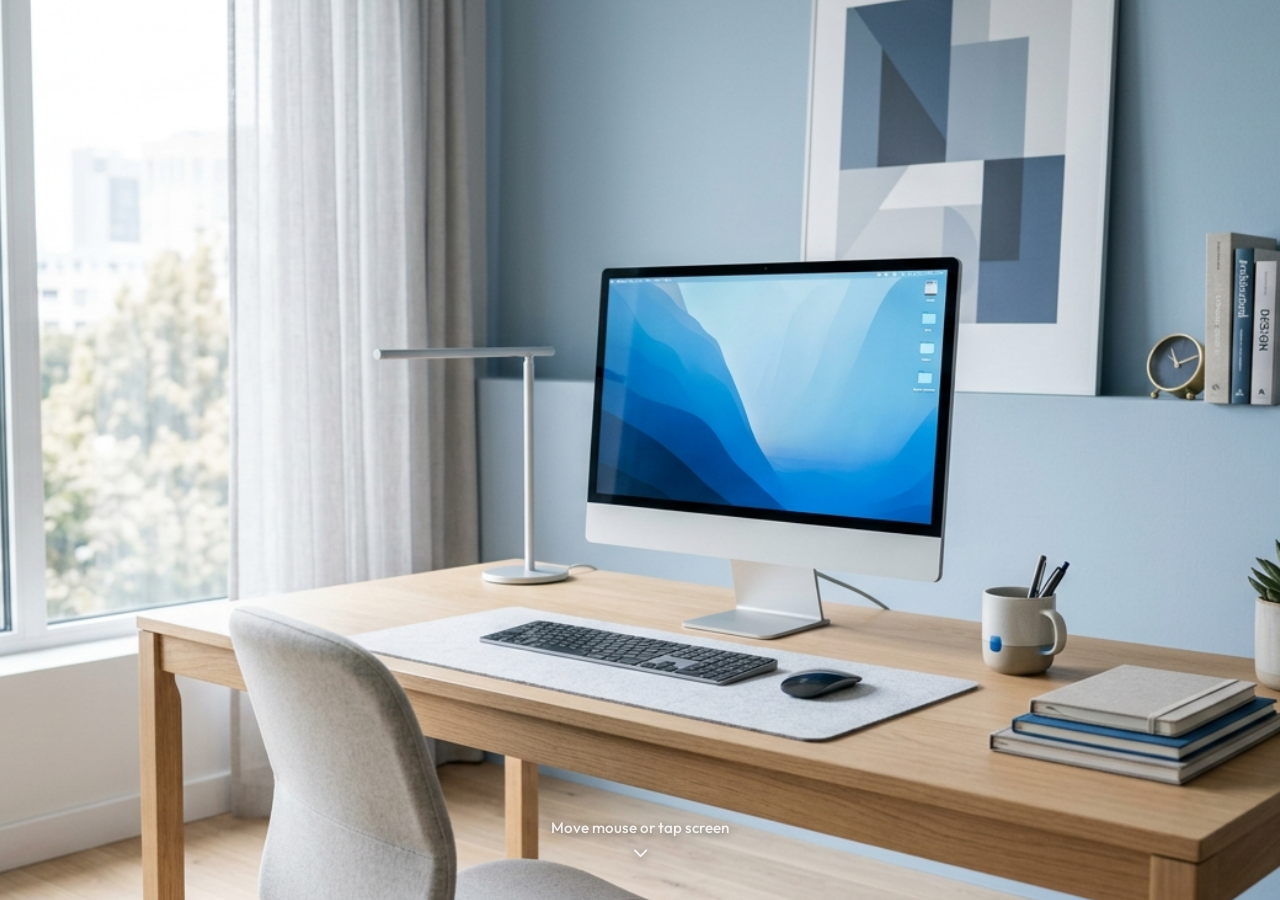
==== commit c2cbd2f9: "Implement homepage interaction transition: initial clear background fading to blur with card slide-u" ====
--- a/index.html
+++ b/index.html
@@ -13,7 +13,7 @@
   <!-- FontAwesome for icons -->
   <link rel="stylesheet" href="https://cdnjs.cloudflare.com/ajax/libs/font-awesome/6.4.0/css/all.min.css">
 </head>
-<body>
+<body class="homepage-intro">
 
   <!-- Blurred Background Image Container (16:9 aspect ratio scaling) -->
   <div class="home-bg-container">
@@ -76,6 +76,12 @@
     </div>
   </main>
 
+  <!-- Activity Prompt (Fades out on activity) -->
+  <div class="activity-prompt">
+    <span>Move mouse or tap screen</span>
+    <i class="fa-solid fa-chevron-down animate-bounce"></i>
+  </div>
+
   <!-- Contact Modal -->
   <div class="modal" id="contactModal">
     <div class="modal-card">
--- a/styles.css
+++ b/styles.css
@@ -88,6 +88,19 @@
   border-bottom: 1px solid var(--border-color);
 }
 
+body.homepage-intro .navbar {
+  opacity: 0;
+  transform: translateY(-20px);
+  pointer-events: none;
+  transition: opacity 1.2s cubic-bezier(0.25, 1, 0.5, 1), transform 1.2s cubic-bezier(0.25, 1, 0.5, 1), background-color 0.3s, border-color 0.3s;
+}
+
+body.homepage-intro.active-state .navbar {
+  opacity: 1;
+  transform: translateY(0);
+  pointer-events: auto;
+}
+
 .nav-logo {
   font-size: 1.4rem;
   font-weight: 700;
@@ -161,13 +174,17 @@
   background-image: url('assets/Snehangsu_home.jpg');
   background-size: cover;
   background-position: center;
-  filter: blur(15px) brightness(0.9);
+  filter: blur(0px) brightness(1);
   z-index: -1;
-  transition: filter 0.3s ease;
-}
-
-[data-theme="dark"] .home-bg-image {
-  filter: blur(15px) brightness(0.5) contrast(1.1);
+  transition: filter 1.5s cubic-bezier(0.25, 1, 0.5, 1);
+}
+
+body.homepage-intro.active-state .home-bg-image {
+  filter: blur(15px) brightness(0.95);
+}
+
+[data-theme="dark"].homepage-intro.active-state .home-bg-image {
+  filter: blur(15px) brightness(0.4) contrast(1.1);
 }
 
 /* Homepage Welcome Card */
@@ -193,6 +210,19 @@
   width: 100%;
   box-shadow: 0 15px 35px var(--shadow-color);
   transition: transform 0.3s ease, box-shadow 0.3s ease;
+}
+
+body.homepage-intro .welcome-card {
+  opacity: 0;
+  transform: translateY(40px);
+  pointer-events: none;
+  transition: opacity 1.5s cubic-bezier(0.25, 1, 0.5, 1), transform 1.5s cubic-bezier(0.25, 1, 0.5, 1), box-shadow 0.3s, background-color 0.3s;
+}
+
+body.homepage-intro.active-state .welcome-card {
+  opacity: 1;
+  transform: translateY(0);
+  pointer-events: auto;
 }
 
 .welcome-card:hover {
@@ -651,3 +681,72 @@
     font-size: 1.8rem;
   }
 }
+
+/* Google aesthetics colored header stripe */
+.google-bar {
+  position: fixed;
+  top: 0;
+  left: 0;
+  width: 100%;
+  height: 4px;
+  display: flex;
+  z-index: 1001; /* Above navbar */
+}
+
+.bar-segment {
+  height: 100%;
+  flex: 1;
+}
+
+.bar-segment.blue { background-color: var(--google-blue, #1a73e8); }
+.bar-segment.red { background-color: var(--google-red, #ea4335); }
+.bar-segment.yellow { background-color: var(--google-yellow, #fbbc05); }
+.bar-segment.green { background-color: var(--google-green, #34a853); }
+
+body.homepage-intro .google-bar {
+  opacity: 0;
+  transition: opacity 1.2s ease;
+}
+
+body.homepage-intro.active-state .google-bar {
+  opacity: 1;
+}
+
+/* Activity Prompt (Fades out on activity) */
+.activity-prompt {
+  position: absolute;
+  bottom: 40px;
+  left: 50%;
+  transform: translateX(-50%);
+  display: flex;
+  flex-direction: column;
+  align-items: center;
+  gap: 8px;
+  color: rgba(255, 255, 255, 0.85);
+  font-size: 0.95rem;
+  font-weight: 500;
+  text-shadow: 0 2px 8px rgba(0, 0, 0, 0.5);
+  z-index: 10;
+  pointer-events: none;
+  opacity: 1;
+  transition: opacity 0.8s ease;
+}
+
+/* Show prompt only on inactive homepage */
+body:not(.homepage-intro) .activity-prompt {
+  display: none;
+}
+
+body.active-state .activity-prompt {
+  opacity: 0;
+}
+
+@keyframes bounce {
+  0%, 100% { transform: translateY(0); }
+  50% { transform: translateY(-6px); }
+}
+
+.animate-bounce {
+  animation: bounce 2s infinite;
+}
+
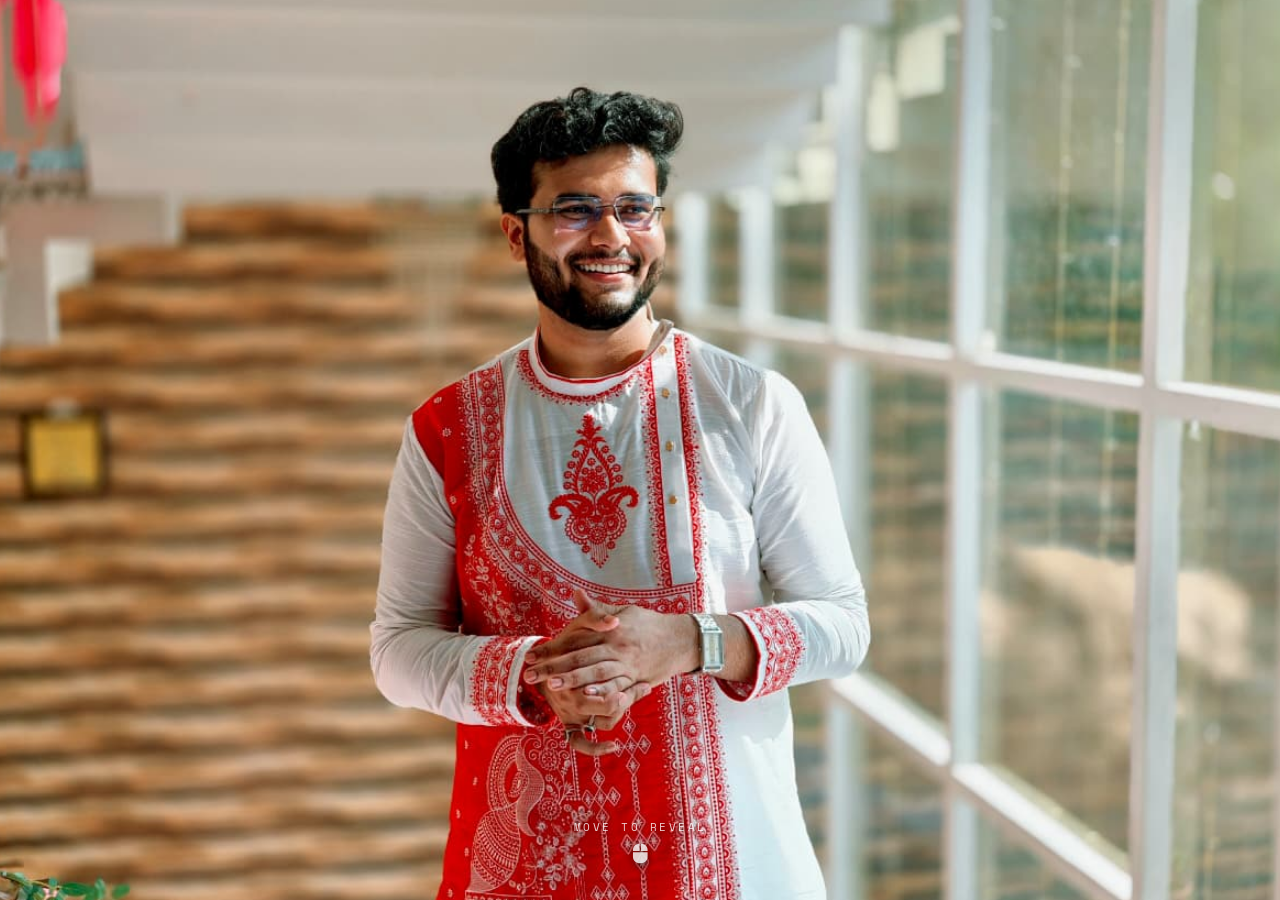
==== commit b18bf1f4: "Redesign: editorial magazine aesthetic — Bebas Neue headlines, full-bleed hero, Space Mono accents, " ====
--- a/index.html
+++ b/index.html
@@ -4,93 +4,99 @@
   <meta charset="UTF-8">
   <meta name="viewport" content="width=device-width, initial-scale=1.0">
   <title>Snehangsu | Portfolio</title>
-  <!-- Google Fonts: Outfit (modern sans-serif) -->
   <link rel="preconnect" href="https://fonts.googleapis.com">
   <link rel="preconnect" href="https://fonts.gstatic.com" crossorigin>
-  <link href="https://fonts.googleapis.com/css2?family=Outfit:wght@300;400;500;600;700&display=swap" rel="stylesheet">
-  <!-- Link Stylesheet -->
+  <!-- Bebas Neue for bold editorial headlines, Outfit for body, Space Mono for accents -->
+  <link href="https://fonts.googleapis.com/css2?family=Bebas+Neue&family=Outfit:wght@300;400;500;600;700&family=Space+Mono:wght@400;700&display=swap" rel="stylesheet">
   <link rel="stylesheet" href="styles.css">
-  <!-- FontAwesome for icons -->
   <link rel="stylesheet" href="https://cdnjs.cloudflare.com/ajax/libs/font-awesome/6.4.0/css/all.min.css">
 </head>
-<body class="homepage-intro">
+<body class="homepage homepage-intro">
 
-  <!-- Blurred Background Image Container (16:9 aspect ratio scaling) -->
-  <div class="home-bg-container">
-    <div class="home-bg-image"></div>
+  <!-- Full-Bleed Background Photo -->
+  <div class="hero-bg">
+    <div class="hero-bg-image"></div>
+    <!-- Gradient overlay: darkens bottom-left where text lives -->
+    <div class="hero-overlay"></div>
   </div>
 
-  <!-- Google aesthetics colored header stripe -->
-  <div class="google-bar">
-    <div class="bar-segment blue"></div>
-    <div class="bar-segment red"></div>
-    <div class="bar-segment yellow"></div>
-    <div class="bar-segment green"></div>
+  <!-- Top Nav: name left, links right -->
+  <nav class="site-nav" id="siteNav">
+    <a href="index.html" class="site-name">SNEHANGSU</a>
+    <ul class="site-nav-links">
+      <li><a href="index.html" class="snl active">HOME</a></li>
+      <li><a href="journey.html" class="snl">MY JOURNEY</a></li>
+      <li><a href="explore.html" class="snl">EXPLORE</a></li>
+      <li>
+        <button class="theme-toggle-btn" aria-label="Toggle theme">
+          <i class="fa-regular fa-moon"></i>
+        </button>
+      </li>
+    </ul>
+    <!-- Mobile menu toggle -->
+    <button class="mobile-menu-btn" id="mobileMenuBtn" aria-label="Open menu">
+      <i class="fa-solid fa-bars"></i>
+    </button>
+  </nav>
+
+  <!-- Mobile Nav Drawer -->
+  <div class="mobile-nav-drawer" id="mobileNavDrawer">
+    <button class="mobile-close-btn" id="mobileCloseBtn"><i class="fa-solid fa-xmark"></i></button>
+    <ul>
+      <li><a href="index.html">HOME</a></li>
+      <li><a href="journey.html">MY JOURNEY</a></li>
+      <li><a href="explore.html">EXPLORE</a></li>
+    </ul>
   </div>
 
-  <!-- Navigation Bar -->
-  <nav class="navbar">
-    <a href="index.html" class="nav-logo">
-      <i class="fa-solid fa-compass"></i> Snehangsu
-    </a>
-    <div class="nav-links">
-      <a href="journey.html" class="nav-item">My Journey</a>
-      <a href="explore.html" class="nav-item">Explore with Snehangsu</a>
-      <button class="theme-toggle-btn" aria-label="Toggle Theme">
-        <i class="fa-regular fa-moon"></i>
-      </button>
-    </div>
-  </nav>
+  <!-- Hero Text Block — overlaid directly on photo (hidden until interaction) -->
+  <main class="hero-content" id="heroContent">
 
-  <!-- Central Welcome Card -->
-  <main class="home-container">
-    <div class="welcome-card">
-      <span class="hello-text">Hello</span>
-      <h1 class="heading-main">Meet Snehangsu</h1>
-      <p class="subtitle-main">Developer, Designer &amp; Computational Economist</p>
+    <!-- The big editorial headline -->
+    <div class="hero-text-block">
+      <p class="hero-hello"><em>Hello.</em></p>
+      <h1 class="hero-headline">
+        <span class="hl-line hl-white">MEET</span>
+        <span class="hl-line hl-accent">&amp;</span>
+        <span class="hl-line hl-white">SNEHANGSU</span>
+      </h1>
+      <p class="hero-tagline">DEVELOPER · ECONOMIST · CREATOR</p>
 
-      <div class="home-ctas">
-        <a href="journey.html" class="cta-btn primary">
-          Explore My Journey <i class="fa-solid fa-arrow-right"></i>
-        </a>
-        <a href="explore.html" class="cta-btn secondary">
-          My Projects <i class="fa-solid fa-code"></i>
-        </a>
+      <!-- CTA Row -->
+      <div class="hero-cta-row">
+        <a href="journey.html" class="hero-btn hero-btn-solid">MY JOURNEY</a>
+        <a href="explore.html" class="hero-btn hero-btn-outline">EXPLORE WORK</a>
       </div>
 
-      <!-- Social & Contact Section -->
-      <div class="social-section">
-        <h2 class="social-title">Connect with me</h2>
-        <div class="social-buttons">
-          <a href="https://github.com" target="_blank" class="social-item github" aria-label="GitHub">
-            <i class="fa-brands fa-github"></i>
-          </a>
-          <a href="https://linkedin.com" target="_blank" class="social-item linkedin" aria-label="LinkedIn">
-            <i class="fa-brands fa-linkedin-in"></i>
-          </a>
-          <a href="#" class="social-item contact-me contact-me-trigger" aria-label="Contact Me">
-            <i class="fa-regular fa-envelope"></i>
-          </a>
-        </div>
+      <!-- Social row -->
+      <div class="hero-social-row">
+        <a href="https://github.com/snehangsusaha2017-prog" target="_blank" aria-label="GitHub"><i class="fa-brands fa-github"></i></a>
+        <a href="https://linkedin.com" target="_blank" aria-label="LinkedIn"><i class="fa-brands fa-linkedin-in"></i></a>
+        <a href="#" class="contact-me-trigger" aria-label="Email"><i class="fa-regular fa-envelope"></i></a>
       </div>
     </div>
+
+    <!-- Scroll hint -->
+    <div class="scroll-hint">
+      <span>SCROLL</span>
+      <div class="scroll-line"></div>
+    </div>
+
   </main>
 
-  <!-- Activity Prompt (Fades out on activity) -->
-  <div class="activity-prompt">
-    <span>Move mouse or tap screen</span>
-    <i class="fa-solid fa-chevron-down animate-bounce"></i>
+  <!-- Activity Prompt (shown when image is full & clean) -->
+  <div class="activity-prompt" id="activityPrompt">
+    <span class="ap-text">Move to reveal</span>
+    <i class="fa-solid fa-computer-mouse animate-pulse"></i>
   </div>
 
   <!-- Contact Modal -->
   <div class="modal" id="contactModal">
     <div class="modal-card">
-      <button class="modal-close-btn" aria-label="Close modal">
-        <i class="fa-solid fa-xmark"></i>
-      </button>
-      <h3 class="modal-title">Get in Touch</h3>
-      <p class="modal-desc">I'd love to connect! Reach out through any of the channels below.</p>
-      
+      <button class="modal-close-btn"><i class="fa-solid fa-xmark"></i></button>
+      <p class="modal-eyebrow">GET IN TOUCH</p>
+      <h3 class="modal-title">Let's Connect</h3>
+      <p class="modal-desc">Open to conversations, collaborations, and curiosity.</p>
       <div class="contact-options">
         <a href="mailto:your-email@example.com" class="contact-row">
           <i class="fa-regular fa-envelope"></i>
@@ -98,11 +104,11 @@
         </a>
         <a href="https://linkedin.com" target="_blank" class="contact-row">
           <i class="fa-brands fa-linkedin-in"></i>
-          <span>LinkedIn /snehangsusaha</span>
+          <span>linkedin.com/in/snehangsusaha</span>
         </a>
-        <a href="https://github.com" target="_blank" class="contact-row">
+        <a href="https://github.com/snehangsusaha2017-prog" target="_blank" class="contact-row">
           <i class="fa-brands fa-github"></i>
-          <span>GitHub /snehangsusaha</span>
+          <span>github.com/snehangsusaha2017-prog</span>
         </a>
       </div>
     </div>
--- a/styles.css
+++ b/styles.css
@@ -1,545 +1,797 @@
-/* CSS Variables for Bluish Light and Dark Modes */
+/* ============================================================
+   SNEHANGSU PORTFOLIO — GLOBAL DESIGN SYSTEM
+   Editorial / Magazine aesthetic with Bluish dark/light modes
+   ============================================================ */
+
+/* ---------- DESIGN TOKENS ---------- */
 :root {
-  /* Light Mode (Bluish) */
-  --bg-color: #f0f4f8;
-  --bg-rgb: 240, 244, 248;
-  --card-bg: rgba(255, 255, 255, 0.85);
-  --card-bg-solid: #ffffff;
-  --nav-bg-rgb: 240, 244, 248;
-  --text-primary: #0f172a;
-  --text-secondary: #475569;
-  --accent-color: #2563eb;
-  --accent-hover: #1d4ed8;
-  --accent-light: #dbeafe;
-  --accent-light-text: #1e40af;
-  --border-color: rgba(37, 99, 235, 0.15);
-  --shadow-color: rgba(37, 99, 235, 0.06);
-  --modal-bg: rgba(15, 23, 42, 0.4);
+  /* Light (Bluish Paper) */
+  --bg:            #f4f5f7;
+  --bg-card:       #ffffff;
+  --bg-card-rgb:   255,255,255;
+  --text:          #0d0d12;
+  --text-muted:    #5b6278;
+  --accent:        #2356f6;          /* Electric blue */
+  --accent2:       #ff5533;          /* Warm red — for & symbols & highlights */
+  --accent-glass:  rgba(35,86,246,.1);
+  --border:        rgba(35,86,246,.18);
+  --nav-bg:        rgba(244,245,247,.85);
+  --shadow:        rgba(35,86,246,.08);
+  --overlay-light: rgba(0,0,0,.30);
+  --overlay-dark:  rgba(0,0,0,.62);
+  --card-hover-bg: rgba(244,245,247,.96);
 }
 
 [data-theme="dark"] {
-  /* Dark Mode (Bluish Slate) */
-  --bg-color: #0b0f19;
-  --bg-rgb: 11, 15, 25;
-  --card-bg: rgba(17, 24, 39, 0.8);
-  --card-bg-solid: #111827;
-  --nav-bg-rgb: 11, 15, 25;
-  --text-primary: #f8fafc;
-  --text-secondary: #94a3b8;
-  --accent-color: #60a5fa;
-  --accent-hover: #3b82f6;
-  --accent-light: #1e3a8a;
-  --accent-light-text: #93c5fd;
-  --border-color: rgba(96, 165, 250, 0.2);
-  --shadow-color: rgba(0, 0, 0, 0.3);
-  --modal-bg: rgba(0, 0, 0, 0.6);
-}
-
-/* Reset and Globals */
-* {
+  --bg:            #080c16;
+  --bg-card:       #10162a;
+  --bg-card-rgb:   16,22,42;
+  --text:          #f0f2ff;
+  --text-muted:    #7b86a8;
+  --accent:        #4d82ff;
+  --accent2:       #ff6644;
+  --accent-glass:  rgba(77,130,255,.12);
+  --border:        rgba(77,130,255,.22);
+  --nav-bg:        rgba(8,12,22,.88);
+  --shadow:        rgba(0,0,0,.4);
+  --overlay-light: rgba(0,0,0,.40);
+  --overlay-dark:  rgba(0,0,0,.72);
+  --card-hover-bg: rgba(16,22,42,.98);
+}
+
+/* ---------- RESET ---------- */
+*, *::before, *::after {
   box-sizing: border-box;
   margin: 0;
   padding: 0;
-  transition: background-color 0.3s ease, color 0.3s ease, border-color 0.3s ease;
-}
-
-html {
-  scroll-behavior: smooth;
-  scroll-padding-top: 100px; /* Offset for sticky navbar */
-}
+}
+
+html { scroll-behavior: smooth; }
 
 body {
-  font-family: 'Outfit', -apple-system, BlinkMacSystemFont, "Segoe UI", Roboto, sans-serif;
-  background-color: var(--bg-color);
-  color: var(--text-primary);
+  font-family: 'Outfit', sans-serif;
+  background: var(--bg);
+  color: var(--text);
   min-height: 100vh;
   overflow-x: hidden;
-}
-
-/* Scrollbar styling */
-::-webkit-scrollbar {
-  width: 8px;
-}
-::-webkit-scrollbar-track {
-  background: var(--bg-color);
-}
-::-webkit-scrollbar-thumb {
-  background: var(--border-color);
-  border-radius: 4px;
-}
-::-webkit-scrollbar-thumb:hover {
-  background: var(--accent-color);
-}
-
-/* Navbar */
-.navbar {
+  transition: background .3s, color .3s;
+}
+
+a { color: inherit; text-decoration: none; }
+
+/* ============================================================
+   HOMEPAGE — FULL BLEED EDITORIAL
+   ============================================================ */
+
+body.homepage {
+  overflow: hidden;   /* no scroll on home; hero is viewport-locked */
+}
+
+/* Full-bleed hero photo */
+.hero-bg {
+  position: fixed;
+  inset: 0;
+  z-index: 0;
+}
+
+.hero-bg-image {
+  position: absolute;
+  inset: -5%;                         /* slight scale so panning has room */
+  background: url('assets/Snehangsu_home.jpg') center/cover no-repeat;
+  filter: blur(0px) brightness(1);
+  transition: filter 1.8s cubic-bezier(.25,1,.5,1);
+  will-change: filter;
+}
+
+/* Bottom-left gradient so white text stays readable */
+.hero-overlay {
+  position: absolute;
+  inset: 0;
+  background: linear-gradient(
+    135deg,
+    var(--overlay-dark) 0%,
+    var(--overlay-light) 55%,
+    transparent 100%
+  );
+  opacity: 0;
+  transition: opacity 1.8s ease;
+}
+
+/* When user interacts: blur bg + show overlay */
+body.homepage.active-state .hero-bg-image {
+  filter: blur(6px) brightness(.75);
+}
+
+body.homepage.active-state .hero-overlay {
+  opacity: 1;
+}
+
+/* ---------- SITE NAV (shared across all pages) ---------- */
+.site-nav {
   position: fixed;
   top: 0;
   left: 0;
-  width: 100%;
-  display: flex;
+  right: 0;
+  z-index: 900;
+  display: flex;
+  align-items: center;
   justify-content: space-between;
-  align-items: center;
-  padding: 16px 40px;
-  z-index: 1000;
-  background: rgba(var(--nav-bg-rgb), 0.8);
-  backdrop-filter: blur(12px);
-  -webkit-backdrop-filter: blur(12px);
-  border-bottom: 1px solid var(--border-color);
-}
-
-body.homepage-intro .navbar {
+  padding: 20px 48px;
+  transition: background .4s, backdrop-filter .4s, opacity .8s, transform .8s;
+}
+
+/* On homepage: initially invisible, slides in on activity */
+body.homepage .site-nav {
   opacity: 0;
-  transform: translateY(-20px);
+  transform: translateY(-16px);
   pointer-events: none;
-  transition: opacity 1.2s cubic-bezier(0.25, 1, 0.5, 1), transform 1.2s cubic-bezier(0.25, 1, 0.5, 1), background-color 0.3s, border-color 0.3s;
-}
-
-body.homepage-intro.active-state .navbar {
+  background: transparent;
+}
+
+body.homepage.active-state .site-nav {
   opacity: 1;
   transform: translateY(0);
   pointer-events: auto;
-}
-
-.nav-logo {
-  font-size: 1.4rem;
-  font-weight: 700;
-  color: var(--accent-color);
-  text-decoration: none;
-  display: flex;
-  align-items: center;
-  gap: 8px;
-}
-
-.nav-links {
-  display: flex;
-  align-items: center;
-  gap: 24px;
-}
-
-.nav-item {
-  color: var(--text-secondary);
-  text-decoration: none;
-  font-weight: 500;
-  font-size: 0.95rem;
-  padding: 8px 16px;
-  border-radius: 20px;
-  transition: all 0.2s ease;
-}
-
-.nav-item:hover, .nav-item.active {
-  color: var(--accent-color);
-  background-color: var(--accent-light);
-}
-
-/* Theme Toggle Switch */
+  background: rgba(0,0,0,.3);
+  backdrop-filter: blur(12px);
+  -webkit-backdrop-filter: blur(12px);
+}
+
+/* On subpages: always visible */
+body:not(.homepage) .site-nav {
+  background: var(--nav-bg);
+  backdrop-filter: blur(16px);
+  -webkit-backdrop-filter: blur(16px);
+  border-bottom: 1px solid var(--border);
+}
+
+.site-name {
+  font-family: 'Bebas Neue', sans-serif;
+  font-size: 1.6rem;
+  letter-spacing: 3px;
+  color: #fff;
+  text-shadow: 0 2px 12px rgba(0,0,0,.4);
+}
+
+body:not(.homepage) .site-name {
+  color: var(--accent);
+  text-shadow: none;
+}
+
+.site-nav-links {
+  list-style: none;
+  display: flex;
+  align-items: center;
+  gap: 32px;
+}
+
+.snl {
+  font-family: 'Space Mono', monospace;
+  font-size: .72rem;
+  letter-spacing: 2.5px;
+  text-transform: uppercase;
+  color: rgba(255,255,255,.8);
+  padding: 6px 0;
+  border-bottom: 1px solid transparent;
+  transition: color .2s, border-color .2s;
+}
+
+.snl:hover, .snl.active {
+  color: #fff;
+  border-bottom-color: var(--accent2);
+}
+
+body:not(.homepage) .snl {
+  color: var(--text-muted);
+}
+
+body:not(.homepage) .snl:hover,
+body:not(.homepage) .snl.active {
+  color: var(--accent);
+  border-bottom-color: var(--accent);
+}
+
+/* Theme toggle */
 .theme-toggle-btn {
-  background: none;
-  border: 1px solid var(--border-color);
-  color: var(--text-primary);
-  width: 40px;
-  height: 40px;
+  background: rgba(255,255,255,.15);
+  border: 1px solid rgba(255,255,255,.3);
+  color: #fff;
+  width: 36px;
+  height: 36px;
   border-radius: 50%;
   cursor: pointer;
   display: flex;
+  align-items: center;
   justify-content: center;
-  align-items: center;
-  font-size: 1.1rem;
-  background-color: var(--card-bg-solid);
+  font-size: 1rem;
+  transition: background .2s, border-color .2s, color .2s;
+}
+
+body:not(.homepage) .theme-toggle-btn {
+  background: var(--accent-glass);
+  border-color: var(--border);
+  color: var(--text);
 }
 
 .theme-toggle-btn:hover {
-  color: var(--accent-color);
-  border-color: var(--accent-color);
-}
-
-/* Homepage Background Image with Blur */
-.home-bg-container {
+  background: var(--accent2);
+  border-color: var(--accent2);
+  color: #fff;
+}
+
+/* Mobile menu button */
+.mobile-menu-btn {
+  display: none;
+  background: none;
+  border: none;
+  color: #fff;
+  font-size: 1.4rem;
+  cursor: pointer;
+}
+
+body:not(.homepage) .mobile-menu-btn {
+  color: var(--text);
+}
+
+/* Mobile Nav Drawer */
+.mobile-nav-drawer {
   position: fixed;
-  top: 0;
-  left: 0;
-  width: 100%;
-  height: 100%;
-  z-index: -2;
-  background-color: var(--bg-color);
-  overflow: hidden;
-}
-
-.home-bg-image {
-  width: 105%;
-  height: 105%;
+  inset: 0;
+  background: var(--bg-card);
+  z-index: 1500;
+  display: flex;
+  flex-direction: column;
+  justify-content: center;
+  align-items: center;
+  gap: 32px;
+  transform: translateX(100%);
+  transition: transform .4s cubic-bezier(.25,1,.5,1);
+}
+
+.mobile-nav-drawer.open {
+  transform: translateX(0);
+}
+
+.mobile-nav-drawer ul {
+  list-style: none;
+  display: flex;
+  flex-direction: column;
+  align-items: center;
+  gap: 28px;
+}
+
+.mobile-nav-drawer a {
+  font-family: 'Bebas Neue', sans-serif;
+  font-size: 2.5rem;
+  letter-spacing: 4px;
+  color: var(--text);
+  transition: color .2s;
+}
+
+.mobile-nav-drawer a:hover { color: var(--accent2); }
+
+.mobile-close-btn {
   position: absolute;
-  top: -2.5%;
-  left: -2.5%;
-  background-image: url('assets/Snehangsu_home.jpg');
-  background-size: cover;
-  background-position: center;
-  filter: blur(0px) brightness(1);
-  z-index: -1;
-  transition: filter 1.5s cubic-bezier(0.25, 1, 0.5, 1);
-}
-
-body.homepage-intro.active-state .home-bg-image {
-  filter: blur(15px) brightness(0.95);
-}
-
-[data-theme="dark"].homepage-intro.active-state .home-bg-image {
-  filter: blur(15px) brightness(0.4) contrast(1.1);
-}
-
-/* Homepage Welcome Card */
-.home-container {
-  min-height: 100vh;
-  display: flex;
-  justify-content: center;
-  align-items: center;
-  padding: 80px 20px;
-  position: relative;
-  z-index: 1;
-}
-
-.welcome-card {
-  background: var(--card-bg);
-  backdrop-filter: blur(20px);
-  -webkit-backdrop-filter: blur(20px);
-  border: 1px solid var(--border-color);
-  border-radius: 32px;
-  padding: 56px 48px;
-  text-align: center;
-  max-width: 520px;
-  width: 100%;
-  box-shadow: 0 15px 35px var(--shadow-color);
-  transition: transform 0.3s ease, box-shadow 0.3s ease;
-}
-
-body.homepage-intro .welcome-card {
+  top: 24px;
+  right: 24px;
+  background: none;
+  border: none;
+  font-size: 1.6rem;
+  cursor: pointer;
+  color: var(--text-muted);
+}
+
+/* ---------- HERO CONTENT (text overlaid on photo) ---------- */
+.hero-content {
+  position: fixed;
+  inset: 0;
+  z-index: 10;
+  display: flex;
+  flex-direction: column;
+  justify-content: flex-end;
+  padding: 0 64px 72px;
+  pointer-events: none;
   opacity: 0;
-  transform: translateY(40px);
-  pointer-events: none;
-  transition: opacity 1.5s cubic-bezier(0.25, 1, 0.5, 1), transform 1.5s cubic-bezier(0.25, 1, 0.5, 1), box-shadow 0.3s, background-color 0.3s;
-}
-
-body.homepage-intro.active-state .welcome-card {
+  transform: translateY(24px);
+  transition: opacity 1.5s cubic-bezier(.25,1,.5,1), transform 1.5s cubic-bezier(.25,1,.5,1);
+}
+
+body.homepage.active-state .hero-content {
   opacity: 1;
   transform: translateY(0);
   pointer-events: auto;
 }
 
-.welcome-card:hover {
-  transform: translateY(-4px);
-  box-shadow: 0 20px 45px var(--shadow-color);
-}
-
-.hello-text {
-  font-family: Georgia, 'Times New Roman', serif;
+.hero-text-block {
+  max-width: 640px;
+}
+
+.hero-hello {
+  font-family: Georgia, serif;
   font-style: italic;
-  font-size: 2.2rem;
-  color: var(--accent-color);
+  font-size: 1.5rem;
+  color: rgba(255,255,255,.85);
+  margin-bottom: 4px;
+  letter-spacing: 1px;
+}
+
+/* Editorial BIG headline */
+.hero-headline {
+  display: flex;
+  flex-direction: column;
+  line-height: .92;
+  margin-bottom: 20px;
+}
+
+.hl-line {
+  font-family: 'Bebas Neue', sans-serif;
+  font-size: clamp(5rem, 12vw, 9rem);
+  letter-spacing: 4px;
+  display: block;
+}
+
+.hl-white { color: #fff; text-shadow: 0 4px 32px rgba(0,0,0,.6); }
+
+.hl-accent {
+  color: var(--accent2);
+  font-size: clamp(4rem, 10vw, 7rem);
+  text-shadow: 0 4px 24px rgba(255,85,51,.5);
+  line-height: 1;
+}
+
+.hero-tagline {
+  font-family: 'Space Mono', monospace;
+  font-size: .75rem;
+  letter-spacing: 3px;
+  color: rgba(255,255,255,.7);
+  margin-bottom: 36px;
+}
+
+/* CTA buttons */
+.hero-cta-row {
+  display: flex;
+  gap: 16px;
+  flex-wrap: wrap;
+  margin-bottom: 32px;
+}
+
+.hero-btn {
+  font-family: 'Space Mono', monospace;
+  font-size: .75rem;
+  letter-spacing: 2px;
+  text-transform: uppercase;
+  padding: 14px 32px;
+  border-radius: 2px;
+  transition: all .22s ease;
+  cursor: pointer;
+}
+
+.hero-btn-solid {
+  background: #fff;
+  color: #0d0d12;
+  border: 2px solid #fff;
+}
+
+.hero-btn-solid:hover {
+  background: var(--accent2);
+  border-color: var(--accent2);
+  color: #fff;
+}
+
+.hero-btn-outline {
+  background: transparent;
+  color: #fff;
+  border: 2px solid rgba(255,255,255,.6);
+}
+
+.hero-btn-outline:hover {
+  background: rgba(255,255,255,.12);
+  border-color: #fff;
+}
+
+/* Social icons on hero */
+.hero-social-row {
+  display: flex;
+  gap: 20px;
+  align-items: center;
+}
+
+.hero-social-row a {
+  color: rgba(255,255,255,.7);
+  font-size: 1.15rem;
+  transition: color .2s, transform .2s;
+}
+
+.hero-social-row a:hover {
+  color: #fff;
+  transform: scale(1.2);
+}
+
+/* Scroll hint — bottom right */
+.scroll-hint {
+  position: absolute;
+  right: 64px;
+  bottom: 72px;
+  display: flex;
+  flex-direction: column;
+  align-items: center;
+  gap: 8px;
+}
+
+.scroll-hint span {
+  font-family: 'Space Mono', monospace;
+  font-size: .6rem;
+  letter-spacing: 3px;
+  color: rgba(255,255,255,.5);
+  writing-mode: vertical-rl;
+}
+
+.scroll-line {
+  width: 1px;
+  height: 60px;
+  background: linear-gradient(to bottom, rgba(255,255,255,.5), transparent);
+  animation: scroll-drop 2.2s ease infinite;
+}
+
+@keyframes scroll-drop {
+  0%   { transform: scaleY(0); transform-origin: top; opacity: 0; }
+  30%  { opacity: 1; }
+  70%  { transform: scaleY(1); transform-origin: top; opacity: 1; }
+  100% { transform: scaleY(1); opacity: 0; }
+}
+
+/* Activity prompt — shown before interaction */
+.activity-prompt {
+  position: fixed;
+  bottom: 36px;
+  left: 50%;
+  transform: translateX(-50%);
+  z-index: 20;
+  display: flex;
+  flex-direction: column;
+  align-items: center;
+  gap: 10px;
+  color: rgba(255,255,255,.8);
+  text-shadow: 0 2px 8px rgba(0,0,0,.6);
+  transition: opacity .8s ease;
+  pointer-events: none;
+}
+
+.ap-text {
+  font-family: 'Space Mono', monospace;
+  font-size: .68rem;
+  letter-spacing: 2.5px;
+  text-transform: uppercase;
+}
+
+body.active-state .activity-prompt {
+  opacity: 0;
+}
+
+@keyframes pulse-scale {
+  0%, 100% { transform: scale(1); }
+  50%       { transform: scale(1.25); }
+}
+
+.animate-pulse {
+  animation: pulse-scale 2s ease infinite;
+  font-size: 1.2rem;
+}
+
+/* ============================================================
+   SUBPAGES — EDITORIAL SCROLL LAYOUT
+   ============================================================ */
+
+body.subpage {
+  background: var(--bg);
+}
+
+/* Page-level hero banner for subpages */
+.page-hero {
+  position: relative;
+  height: 44vh;
+  min-height: 320px;
+  background: var(--bg-card);
+  overflow: hidden;
+  display: flex;
+  align-items: flex-end;
+  padding: 48px 72px;
+}
+
+.page-hero-bg {
+  position: absolute;
+  inset: 0;
+  background: url('assets/Snehangsu_home.jpg') center/cover no-repeat;
+  filter: blur(4px) brightness(.4);
+  z-index: 0;
+  transform: scale(1.06);
+}
+
+.page-hero-content {
+  position: relative;
+  z-index: 1;
+}
+
+.page-hero-eyebrow {
+  font-family: 'Space Mono', monospace;
+  font-size: .7rem;
+  letter-spacing: 3px;
+  color: var(--accent2);
   margin-bottom: 12px;
+}
+
+.page-hero-title {
+  font-family: 'Bebas Neue', sans-serif;
+  font-size: clamp(3.5rem, 8vw, 6rem);
+  color: #fff;
+  letter-spacing: 4px;
+  line-height: 1;
+}
+
+.page-hero-desc {
+  font-size: 1rem;
+  color: rgba(255,255,255,.6);
+  margin-top: 12px;
+  max-width: 480px;
+  font-weight: 300;
+}
+
+/* ---------- SUBPAGE LAYOUT: 2-column ---------- */
+.subpage-wrapper {
+  max-width: 1280px;
+  margin: 0 auto;
+  padding: 60px 72px 100px;
+  display: grid;
+  grid-template-columns: 1fr 260px;
+  gap: 60px;
+  align-items: start;
+}
+
+/* ---------- MODULE SECTIONS ---------- */
+.module-section {
+  position: relative;
+  padding: 52px 56px;
+  margin-bottom: 32px;
+  border-radius: 4px;
+  background: var(--bg-card);
+  border: 1px solid var(--border);
+  box-shadow: 0 4px 32px var(--shadow);
+  overflow: hidden;
+  scroll-margin-top: 100px;
+  transition: border-color .3s, box-shadow .3s;
+}
+
+/* Accent colored left bar */
+.module-section::before {
+  content: '';
+  position: absolute;
+  left: 0;
+  top: 0;
+  bottom: 0;
+  width: 4px;
+  background: linear-gradient(180deg, var(--accent), var(--accent2));
+  border-radius: 4px 0 0 4px;
+}
+
+.module-section:hover {
+  border-color: var(--accent);
+  box-shadow: 0 8px 48px var(--shadow);
+}
+
+/* Section number watermark */
+.module-section .section-num {
+  font-family: 'Bebas Neue', sans-serif;
+  font-size: 5rem;
+  color: var(--accent-glass);
+  position: absolute;
+  top: 12px;
+  right: 24px;
+  line-height: 1;
+  user-select: none;
+  transition: color .3s;
+}
+
+.module-section:hover .section-num {
+  color: rgba(35,86,246,.15);
+}
+
+[data-theme="dark"] .module-section:hover .section-num {
+  color: rgba(77,130,255,.15);
+}
+
+.module-eyebrow {
+  font-family: 'Space Mono', monospace;
+  font-size: .65rem;
+  letter-spacing: 3px;
+  text-transform: uppercase;
+  color: var(--accent2);
+  margin-bottom: 12px;
+}
+
+.module-section h2 {
+  font-family: 'Bebas Neue', sans-serif;
+  font-size: clamp(2rem, 4vw, 3rem);
+  letter-spacing: 2px;
+  color: var(--text);
+  margin-bottom: 24px;
+  line-height: 1.05;
+}
+
+.module-content {
+  font-size: 1rem;
+  line-height: 1.75;
+  color: var(--text-muted);
+}
+
+.module-content p { margin-bottom: 14px; }
+.module-content strong { color: var(--text); font-weight: 600; }
+
+/* Tag-style pill labels inside modules */
+.tag-row {
+  display: flex;
+  flex-wrap: wrap;
+  gap: 8px;
+  margin-top: 16px;
+}
+
+.tag {
+  font-family: 'Space Mono', monospace;
+  font-size: .65rem;
+  letter-spacing: 1.5px;
+  padding: 5px 12px;
+  border-radius: 2px;
+  border: 1px solid var(--border);
+  color: var(--accent);
+  background: var(--accent-glass);
+  text-transform: uppercase;
+}
+
+/* Highlight blockquote */
+.highlight-quote {
+  border-left: 3px solid var(--accent2);
+  padding: 12px 20px;
+  margin: 20px 0;
+  background: rgba(255,85,51,.06);
+  border-radius: 0 4px 4px 0;
+  font-style: italic;
+  color: var(--text);
+  font-size: 1.05rem;
+}
+
+/* Bullet list */
+.bullet-list {
+  list-style: none;
+  margin-top: 12px;
+  display: flex;
+  flex-direction: column;
+  gap: 12px;
+}
+
+.bullet-list li {
+  display: flex;
+  gap: 14px;
+  align-items: flex-start;
+  color: var(--text-muted);
+  font-size: 1rem;
+  line-height: 1.6;
+}
+
+.bullet-list li::before {
+  content: '—';
+  color: var(--accent2);
+  font-weight: 700;
+  flex-shrink: 0;
+  margin-top: 1px;
+}
+
+/* ---------- SIDEBAR NAV ---------- */
+.sidebar-nav {
+  position: sticky;
+  top: 100px;
+  max-height: calc(100vh - 140px);
+  overflow-y: auto;
+}
+
+.sidebar-label {
+  font-family: 'Space Mono', monospace;
+  font-size: .6rem;
+  letter-spacing: 3px;
+  text-transform: uppercase;
+  color: var(--text-muted);
+  margin-bottom: 16px;
+  padding-left: 14px;
+}
+
+.sidebar-list {
+  list-style: none;
+  border-left: 1px solid var(--border);
+}
+
+.sidebar-item a {
+  display: block;
+  padding: 10px 14px;
+  font-family: 'Outfit', sans-serif;
+  font-size: .85rem;
   font-weight: 500;
-  display: block;
-}
-
-.heading-main {
-  font-size: 2.5rem;
-  font-weight: 700;
-  color: var(--text-primary);
-  margin-bottom: 8px;
-  letter-spacing: -0.5px;
-}
-
-.subtitle-main {
-  font-size: 1.15rem;
-  color: var(--text-secondary);
-  margin-bottom: 28px;
-  font-weight: 400;
-}
-
-.home-ctas {
-  display: flex;
-  justify-content: center;
-  gap: 16px;
-  margin-bottom: 36px;
-}
-
-.cta-btn {
-  display: inline-flex;
-  align-items: center;
-  gap: 8px;
-  padding: 12px 24px;
-  border-radius: 24px;
-  text-decoration: none;
-  font-weight: 600;
-  font-size: 0.95rem;
-  transition: all 0.2s ease;
-}
-
-.cta-btn.primary {
-  background-color: var(--accent-color);
-  color: #fff;
-  border: 1px solid var(--accent-color);
-}
-
-.cta-btn.primary:hover {
-  background-color: var(--accent-hover);
-  border-color: var(--accent-hover);
-}
-
-.cta-btn.secondary {
-  background-color: var(--card-bg-solid);
-  color: var(--text-primary);
-  border: 1px solid var(--border-color);
-}
-
-.cta-btn.secondary:hover {
-  color: var(--accent-color);
-  border-color: var(--accent-color);
-}
-
-/* Home Social Links */
-.social-section {
-  border-top: 1px solid var(--border-color);
-  padding-top: 28px;
-}
-
-.social-title {
-  font-size: 0.85rem;
-  text-transform: uppercase;
-  letter-spacing: 1.5px;
-  color: var(--text-secondary);
-  margin-bottom: 16px;
-  font-weight: 600;
-}
-
-.social-buttons {
-  display: flex;
-  justify-content: center;
-  gap: 16px;
-}
-
-.social-item {
-  display: flex;
-  justify-content: center;
-  align-items: center;
-  width: 46px;
-  height: 46px;
-  border-radius: 50%;
-  background-color: var(--card-bg-solid);
-  color: var(--text-secondary);
-  text-decoration: none;
-  font-size: 1.2rem;
-  border: 1px solid var(--border-color);
-  box-shadow: 0 4px 6px var(--shadow-color);
-  cursor: pointer;
-  transition: all 0.2s ease-in-out;
-}
-
-.social-item:hover {
-  color: #fff;
-  transform: scale(1.08);
-}
-
-.social-item.github:hover { background-color: #24292e; }
-.social-item.linkedin:hover { background-color: #0077b5; }
-.social-item.contact-me:hover { background-color: var(--accent-color); }
-
-/* --- Subpage Layout (Journey & Explore) --- */
-.subpage-container {
-  max-width: 1200px;
-  margin: 0 auto;
-  padding: 120px 24px 80px 24px;
-  display: flex;
-  gap: 40px;
-  position: relative;
-}
-
-/* Content Area */
-.content-area {
-  flex: 1;
-  max-width: 800px;
-}
-
-/* Back Button */
-.back-btn-container {
-  margin-bottom: 24px;
-}
-
+  color: var(--text-muted);
+  border-left: 2px solid transparent;
+  margin-left: -1px;
+  transition: color .2s, border-color .2s, background .2s;
+  border-radius: 0 4px 4px 0;
+}
+
+.sidebar-item.active a,
+.sidebar-item a:hover {
+  color: var(--accent);
+  border-left-color: var(--accent2);
+  background: var(--accent-glass);
+}
+
+/* Back button */
 .back-btn {
   display: inline-flex;
   align-items: center;
   gap: 8px;
-  color: var(--text-secondary);
-  text-decoration: none;
-  font-weight: 500;
-  font-size: 0.95rem;
+  font-family: 'Space Mono', monospace;
+  font-size: .68rem;
+  letter-spacing: 2px;
+  text-transform: uppercase;
+  color: var(--text-muted);
   padding: 8px 16px;
-  border-radius: 20px;
-  border: 1px solid var(--border-color);
-  background-color: var(--card-bg);
+  border: 1px solid var(--border);
+  border-radius: 2px;
+  margin-bottom: 32px;
+  transition: color .2s, border-color .2s, background .2s;
 }
 
 .back-btn:hover {
-  color: var(--accent-color);
-  border-color: var(--accent-color);
-  background-color: var(--accent-light);
-}
-
-/* Sections styling */
-.module-section {
-  background-color: var(--card-bg);
-  backdrop-filter: blur(8px);
-  -webkit-backdrop-filter: blur(8px);
-  border: 1px solid var(--border-color);
-  border-radius: 24px;
-  padding: 48px;
-  margin-bottom: 40px;
-  scroll-margin-top: 100px; /* Offset for smooth scroll landing */
-  box-shadow: 0 4px 20px var(--shadow-color);
-}
-
-.module-section h2 {
-  font-size: 1.8rem;
-  color: var(--accent-color);
-  margin-bottom: 20px;
-  border-bottom: 2px solid var(--border-color);
-  padding-bottom: 12px;
-}
-
-.module-content {
-  font-size: 1.05rem;
-  line-height: 1.7;
-  color: var(--text-secondary);
-}
-
-.module-content p {
-  margin-bottom: 16px;
-}
-
-/* Bullet item list formatting in modules */
-.bullet-list {
-  list-style: none;
-  margin-top: 16px;
-}
-
-.bullet-list li {
-  position: relative;
-  padding-left: 24px;
-  margin-bottom: 12px;
-}
-
-.bullet-list li::before {
-  content: "•";
-  color: var(--accent-color);
-  font-weight: bold;
-  font-size: 1.3rem;
-  position: absolute;
-  left: 6px;
-  top: -2px;
-}
-
-.highlight-box {
-  background-color: var(--accent-light);
-  color: var(--accent-light-text);
-  padding: 16px 20px;
-  border-radius: 12px;
-  margin-top: 16px;
-  border-left: 4px solid var(--accent-color);
-}
-
-/* Right-side Sticky Index Navigation */
-.sidebar-nav {
-  width: 280px;
-  position: sticky;
-  top: 100px;
-  height: calc(100vh - 140px);
-  overflow-y: auto;
-  display: flex;
-  flex-direction: column;
-}
-
-.sidebar-title {
-  font-size: 0.85rem;
-  font-weight: 700;
-  text-transform: uppercase;
-  color: var(--text-secondary);
-  letter-spacing: 1.5px;
-  margin-bottom: 16px;
-  padding-left: 12px;
-}
-
-.sidebar-list {
-  list-style: none;
-  border-left: 2px solid var(--border-color);
-  padding-left: 0;
-}
-
-.sidebar-item a {
-  display: block;
-  padding: 10px 16px;
-  color: var(--text-secondary);
-  text-decoration: none;
-  font-size: 0.95rem;
-  font-weight: 500;
-  border-radius: 0 12px 12px 0;
-  margin-left: -2px;
-  border-left: 2px solid transparent;
-  transition: all 0.2s ease;
-}
-
-.sidebar-item.active a {
-  color: var(--accent-color);
-  background-color: var(--accent-light);
-  border-left-color: var(--accent-color);
-  font-weight: 600;
-}
-
-.sidebar-item a:hover {
-  color: var(--accent-color);
-  background-color: var(--accent-light);
-}
-
-/* Floating index button for mobile */
+  color: var(--accent);
+  border-color: var(--accent);
+  background: var(--accent-glass);
+}
+
+/* Floating mobile TOC btn */
 .floating-toc-btn {
   position: fixed;
-  bottom: 24px;
-  right: 24px;
-  width: 56px;
-  height: 56px;
+  bottom: 28px;
+  right: 28px;
+  width: 52px;
+  height: 52px;
   border-radius: 50%;
-  background-color: var(--accent-color);
-  color: #ffffff;
+  background: var(--accent);
+  color: #fff;
   border: none;
-  box-shadow: 0 4px 15px rgba(37, 99, 235, 0.4);
+  font-size: 1.1rem;
+  display: none;
+  align-items: center;
+  justify-content: center;
   cursor: pointer;
-  display: none;
-  justify-content: center;
-  align-items: center;
-  font-size: 1.3rem;
-  z-index: 999;
+  box-shadow: 0 6px 20px rgba(35,86,246,.35);
+  z-index: 800;
+  transition: background .2s, transform .2s;
 }
 
 .floating-toc-btn:hover {
-  background-color: var(--accent-hover);
-  transform: scale(1.05);
-}
-
-/* Modal dialog ("Contact Me") */
+  background: var(--accent2);
+  transform: scale(1.08);
+}
+
+/* ============================================================
+   CONTACT MODAL
+   ============================================================ */
 .modal {
   position: fixed;
-  top: 0;
-  left: 0;
-  width: 100vw;
-  height: 100vh;
-  background-color: var(--modal-bg);
-  backdrop-filter: blur(8px);
-  -webkit-backdrop-filter: blur(8px);
-  display: flex;
+  inset: 0;
+  background: rgba(0,0,0,.6);
+  backdrop-filter: blur(12px);
+  -webkit-backdrop-filter: blur(12px);
+  z-index: 2000;
+  display: flex;
+  align-items: center;
   justify-content: center;
-  align-items: center;
-  z-index: 2000;
   opacity: 0;
   pointer-events: none;
-  transition: opacity 0.3s ease;
+  transition: opacity .3s;
 }
 
 .modal.open {
@@ -548,16 +800,16 @@
 }
 
 .modal-card {
-  background-color: var(--card-bg-solid);
-  border: 1px solid var(--border-color);
-  border-radius: 24px;
+  background: var(--bg-card);
+  border: 1px solid var(--border);
+  border-radius: 4px;
+  padding: 44px;
   width: 100%;
-  max-width: 440px;
-  padding: 36px;
-  box-shadow: 0 20px 40px rgba(0, 0, 0, 0.15);
+  max-width: 460px;
   position: relative;
   transform: translateY(20px);
-  transition: transform 0.3s ease;
+  transition: transform .3s;
+  box-shadow: 0 24px 64px rgba(0,0,0,.2);
 }
 
 .modal.open .modal-card {
@@ -566,187 +818,124 @@
 
 .modal-close-btn {
   position: absolute;
-  top: 20px;
-  right: 20px;
+  top: 18px;
+  right: 18px;
   background: none;
   border: none;
-  font-size: 1.2rem;
-  color: var(--text-secondary);
+  font-size: 1.1rem;
+  color: var(--text-muted);
   cursor: pointer;
-}
-
-.modal-close-btn:hover {
-  color: var(--accent-color);
+  transition: color .2s;
+}
+
+.modal-close-btn:hover { color: var(--accent2); }
+
+.modal-eyebrow {
+  font-family: 'Space Mono', monospace;
+  font-size: .65rem;
+  letter-spacing: 3px;
+  color: var(--accent2);
+  margin-bottom: 8px;
 }
 
 .modal-title {
-  font-size: 1.6rem;
-  font-weight: 700;
-  color: var(--text-primary);
-  margin-bottom: 12px;
+  font-family: 'Bebas Neue', sans-serif;
+  font-size: 2.4rem;
+  letter-spacing: 2px;
+  color: var(--text);
+  margin-bottom: 8px;
 }
 
 .modal-desc {
-  font-size: 0.95rem;
-  color: var(--text-secondary);
-  margin-bottom: 24px;
-}
-
-.contact-options {
-  display: flex;
-  flex-direction: column;
+  font-size: .9rem;
+  color: var(--text-muted);
+  margin-bottom: 28px;
+}
+
+.contact-options { display: flex; flex-direction: column; gap: 12px; }
+
+.contact-row {
+  display: flex;
+  align-items: center;
   gap: 16px;
-}
-
-.contact-row {
-  display: flex;
-  align-items: center;
-  gap: 16px;
-  padding: 12px 16px;
-  border-radius: 12px;
-  border: 1px solid var(--border-color);
-  color: var(--text-primary);
-  text-decoration: none;
+  padding: 14px 18px;
+  border: 1px solid var(--border);
+  border-radius: 2px;
+  color: var(--text);
+  font-size: .9rem;
   font-weight: 500;
-  background-color: var(--bg-color);
-  transition: all 0.2s ease;
+  background: var(--bg);
+  transition: border-color .2s, background .2s, color .2s;
 }
 
 .contact-row:hover {
-  border-color: var(--accent-color);
-  background-color: var(--accent-light);
-  color: var(--accent-light-text);
-}
-
-.contact-row i {
-  font-size: 1.3rem;
-  color: var(--accent-color);
-  width: 24px;
-  text-align: center;
-}
-
-/* Responsive Styles */
-@media (max-width: 991px) {
-  .subpage-container {
-    padding: 100px 16px 60px 16px;
-  }
-  
+  border-color: var(--accent2);
+  background: var(--accent-glass);
+  color: var(--accent);
+}
+
+.contact-row i { font-size: 1.1rem; color: var(--accent2); width: 20px; text-align: center; }
+
+/* ============================================================
+   SCROLLBAR
+   ============================================================ */
+::-webkit-scrollbar { width: 6px; }
+::-webkit-scrollbar-track { background: var(--bg); }
+::-webkit-scrollbar-thumb { background: var(--border); border-radius: 3px; }
+::-webkit-scrollbar-thumb:hover { background: var(--accent); }
+
+/* ============================================================
+   RESPONSIVE
+   ============================================================ */
+@media (max-width: 1024px) {
+  .subpage-wrapper { grid-template-columns: 1fr; padding: 48px 32px 80px; }
   .sidebar-nav {
     position: fixed;
     top: 0;
-    right: -320px;
+    right: -300px;
     width: 280px;
     height: 100vh;
-    background-color: var(--card-bg-solid);
-    border-left: 1px solid var(--border-color);
-    z-index: 1500;
-    padding: 100px 24px 40px 24px;
-    box-shadow: -10px 0 30px rgba(0, 0, 0, 0.1);
-    transition: right 0.3s ease;
+    background: var(--bg-card);
+    border-left: 1px solid var(--border);
+    z-index: 1200;
+    padding: 100px 24px 40px;
+    transition: right .35s cubic-bezier(.25,1,.5,1);
+    max-height: 100vh;
   }
-  
-  .sidebar-nav.open {
-    right: 0;
-  }
-  
-  .floating-toc-btn {
-    display: flex;
-  }
-
-  .module-section {
-    padding: 32px 24px;
-    border-radius: 20px;
-  }
-}
-
-@media (max-width: 576px) {
-  .navbar {
-    padding: 12px 20px;
-  }
-  .nav-links {
-    gap: 12px;
-  }
-  .nav-item {
-    padding: 6px 12px;
-    font-size: 0.85rem;
-  }
-  .welcome-card {
-    padding: 40px 24px;
-    border-radius: 24px;
-  }
-  .heading-main {
-    font-size: 2rem;
-  }
-  .hello-text {
-    font-size: 1.8rem;
-  }
-}
-
-/* Google aesthetics colored header stripe */
-.google-bar {
-  position: fixed;
-  top: 0;
-  left: 0;
-  width: 100%;
-  height: 4px;
-  display: flex;
-  z-index: 1001; /* Above navbar */
-}
-
-.bar-segment {
-  height: 100%;
-  flex: 1;
-}
-
-.bar-segment.blue { background-color: var(--google-blue, #1a73e8); }
-.bar-segment.red { background-color: var(--google-red, #ea4335); }
-.bar-segment.yellow { background-color: var(--google-yellow, #fbbc05); }
-.bar-segment.green { background-color: var(--google-green, #34a853); }
-
-body.homepage-intro .google-bar {
-  opacity: 0;
-  transition: opacity 1.2s ease;
-}
-
-body.homepage-intro.active-state .google-bar {
-  opacity: 1;
-}
-
-/* Activity Prompt (Fades out on activity) */
-.activity-prompt {
-  position: absolute;
-  bottom: 40px;
-  left: 50%;
-  transform: translateX(-50%);
-  display: flex;
-  flex-direction: column;
-  align-items: center;
-  gap: 8px;
-  color: rgba(255, 255, 255, 0.85);
-  font-size: 0.95rem;
-  font-weight: 500;
-  text-shadow: 0 2px 8px rgba(0, 0, 0, 0.5);
-  z-index: 10;
-  pointer-events: none;
-  opacity: 1;
-  transition: opacity 0.8s ease;
-}
-
-/* Show prompt only on inactive homepage */
-body:not(.homepage-intro) .activity-prompt {
-  display: none;
-}
-
-body.active-state .activity-prompt {
-  opacity: 0;
-}
-
-@keyframes bounce {
-  0%, 100% { transform: translateY(0); }
-  50% { transform: translateY(-6px); }
-}
-
-.animate-bounce {
-  animation: bounce 2s infinite;
-}
-
+  .sidebar-nav.open { right: 0; }
+  .floating-toc-btn { display: flex; }
+}
+
+@media (max-width: 768px) {
+  .site-nav { padding: 16px 24px; }
+  .site-nav-links { display: none; }
+  .mobile-menu-btn { display: block; }
+  .hero-content { padding: 0 28px 56px; }
+  .hl-line { font-size: clamp(3.5rem, 16vw, 5rem); }
+  .page-hero { padding: 40px 28px; height: 38vh; }
+  .subpage-wrapper { padding: 36px 20px 80px; }
+  .module-section { padding: 36px 28px; }
+  .scroll-hint { display: none; }
+}
+
+/* ============================================================
+   UTILITIES / ANIMATIONS
+   ============================================================ */
+.animate-pulse {
+  animation: pulse-scale 2s ease infinite;
+}
+
+@keyframes pulse-scale {
+  0%, 100% { opacity: 1; transform: scale(1); }
+  50%       { opacity: .7; transform: scale(1.2); }
+}
+
+/* Section fade-in on scroll */
+.module-section {
+  animation: section-fadein .6s ease both;
+}
+
+@keyframes section-fadein {
+  from { opacity: 0; transform: translateY(24px); }
+  to   { opacity: 1; transform: translateY(0); }
+}
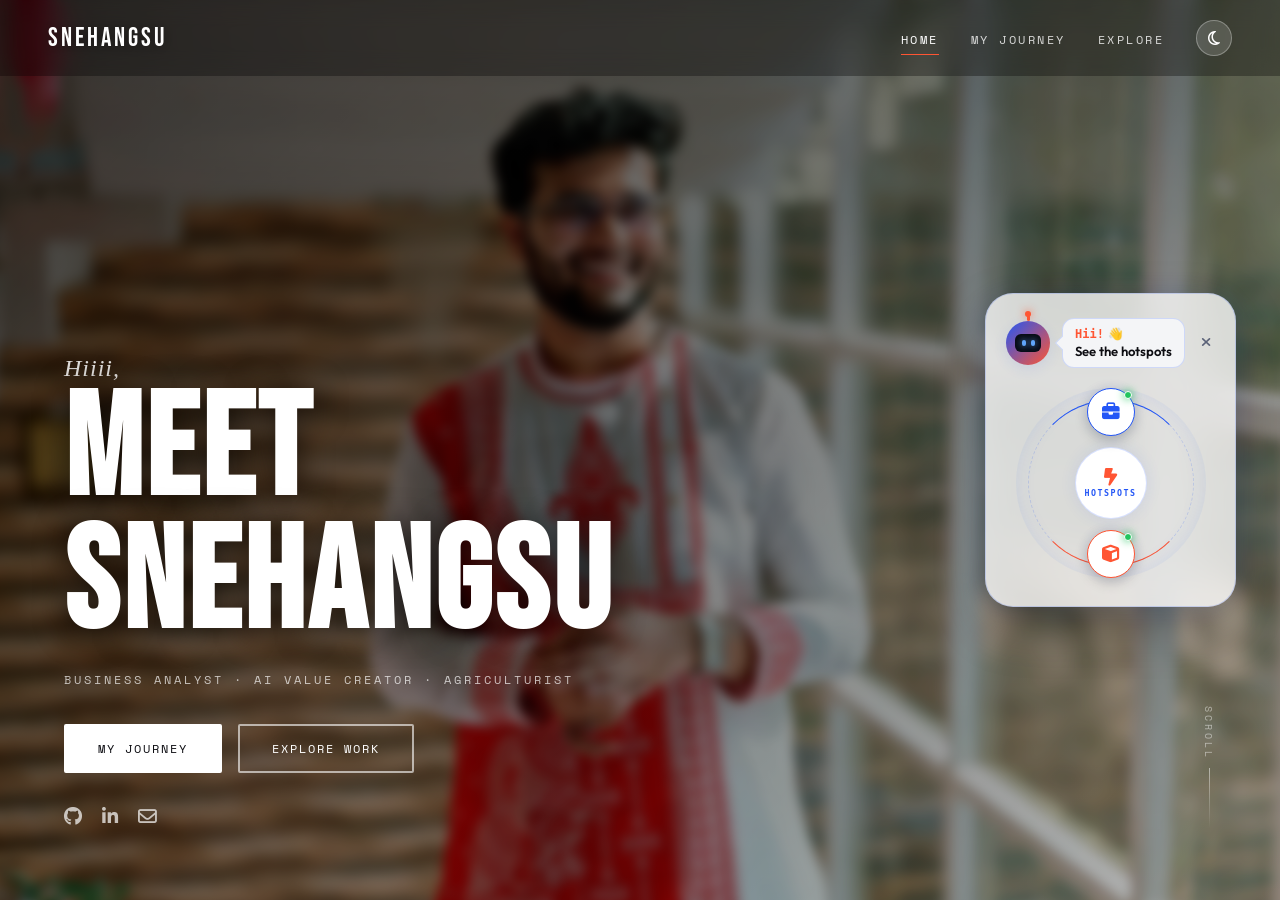
==== commit 004483d0: "Deploy updates: Robot assistant with circular dial for Internship & Blockchain, Live vs WIP project " ====
--- a/index.html
+++ b/index.html
@@ -11,7 +11,7 @@
   <link rel="stylesheet" href="styles.css">
   <link rel="stylesheet" href="https://cdnjs.cloudflare.com/ajax/libs/font-awesome/6.4.0/css/all.min.css">
 </head>
-<body class="homepage homepage-intro">
+<body class="homepage">
 
   <!-- Full-Bleed Background Photo -->
   <div class="hero-bg">
@@ -54,13 +54,12 @@
 
     <!-- The big editorial headline -->
     <div class="hero-text-block">
-      <p class="hero-hello"><em>Hello.</em></p>
+      <p class="hero-hello"><em>Hiiii,</em></p>
       <h1 class="hero-headline">
         <span class="hl-line hl-white">MEET</span>
-        <span class="hl-line hl-accent">&amp;</span>
         <span class="hl-line hl-white">SNEHANGSU</span>
       </h1>
-      <p class="hero-tagline">DEVELOPER · ECONOMIST · CREATOR</p>
+      <p class="hero-tagline">BUSINESS ANALYST · AI VALUE CREATOR · AGRICULTURIST</p>
 
       <!-- CTA Row -->
       <div class="hero-cta-row">
@@ -84,11 +83,73 @@
 
   </main>
 
-  <!-- Activity Prompt (shown when image is full & clean) -->
-  <div class="activity-prompt" id="activityPrompt">
-    <span class="ap-text">Move to reveal</span>
-    <i class="fa-solid fa-computer-mouse animate-pulse"></i>
-  </div>
+  <!-- Robot Assistant & Hotspot Dial Widget -->
+  <aside class="robot-hotspot-widget" id="robotWidget" aria-label="Interactive Hotspots Assistant">
+    
+    <!-- Top Robot Speech & Avatar Header -->
+    <div class="robot-header">
+      <div class="robot-avatar-box">
+        <div class="robot-antenna"></div>
+        <div class="robot-face">
+          <span class="robot-eye left"></span>
+          <span class="robot-eye right"></span>
+        </div>
+        <div class="robot-glow-ring"></div>
+      </div>
+      <div class="robot-speech-bubble">
+        <div class="bubble-arrow"></div>
+        <p class="bubble-greeting">Hii! <span class="wave-hand">👋</span></p>
+        <p class="bubble-text">See the hotspots</p>
+      </div>
+      <button class="robot-close-btn" id="robotCloseBtn" aria-label="Minimize hotspots dial">
+        <i class="fa-solid fa-xmark"></i>
+      </button>
+    </div>
+
+    <!-- Circular Dial Hotspots Hub -->
+    <div class="circular-dial-wrapper">
+      <div class="dial-radar-ring"></div>
+      <div class="dial-orbital-ring"></div>
+      
+      <!-- Central Core Beacon -->
+      <div class="dial-core">
+        <i class="fa-solid fa-bolt-lightning"></i>
+        <span>HOTSPOTS</span>
+      </div>
+
+      <!-- Hotspot 1: Internship -->
+      <a href="explore.html#internship" class="hotspot-node node-top" title="Explore Internships">
+        <div class="node-icon-wrap">
+          <i class="fa-solid fa-briefcase"></i>
+          <span class="node-live-dot"></span>
+        </div>
+        <div class="node-tooltip">
+          <span class="node-title">INTERNSHIPS</span>
+          <span class="node-desc">Bajaj Finserv &amp; RBI</span>
+        </div>
+      </a>
+
+      <!-- Hotspot 2: Blockchain -->
+      <a href="https://snehangsusaha2017-prog.github.io/blockchain-portal/" target="_blank" rel="noopener noreferrer" class="hotspot-node node-bottom" title="Launch Blockchain Simulation">
+        <div class="node-icon-wrap blockchain-pulse">
+          <i class="fa-solid fa-cube"></i>
+          <span class="node-live-dot"></span>
+        </div>
+        <div class="node-tooltip">
+          <span class="node-title">BLOCKCHAIN ↗</span>
+          <span class="node-desc">ChainEd Live Simulation</span>
+        </div>
+      </a>
+    </div>
+
+  </aside>
+
+  <!-- Floating Reopen Pill (Shown when widget is minimized) -->
+  <button class="robot-reopen-pill" id="robotReopenBtn" aria-label="Open hotspots">
+    <div class="mini-bot-icon"><i class="fa-solid fa-robot"></i></div>
+    <span>HOTSPOTS</span>
+    <span class="pill-dot"></span>
+  </button>
 
   <!-- Contact Modal -->
   <div class="modal" id="contactModal">
--- a/styles.css
+++ b/styles.css
@@ -78,9 +78,7 @@
   position: absolute;
   inset: -5%;                         /* slight scale so panning has room */
   background: url('assets/Snehangsu_home.jpg') center/cover no-repeat;
-  filter: blur(0px) brightness(1);
-  transition: filter 1.8s cubic-bezier(.25,1,.5,1);
-  will-change: filter;
+  filter: blur(6px) brightness(.75);
 }
 
 /* Bottom-left gradient so white text stays readable */
@@ -93,16 +91,6 @@
     var(--overlay-light) 55%,
     transparent 100%
   );
-  opacity: 0;
-  transition: opacity 1.8s ease;
-}
-
-/* When user interacts: blur bg + show overlay */
-body.homepage.active-state .hero-bg-image {
-  filter: blur(6px) brightness(.75);
-}
-
-body.homepage.active-state .hero-overlay {
   opacity: 1;
 }
 
@@ -120,15 +108,8 @@
   transition: background .4s, backdrop-filter .4s, opacity .8s, transform .8s;
 }
 
-/* On homepage: initially invisible, slides in on activity */
+/* On homepage: visible immediately */
 body.homepage .site-nav {
-  opacity: 0;
-  transform: translateY(-16px);
-  pointer-events: none;
-  background: transparent;
-}
-
-body.homepage.active-state .site-nav {
   opacity: 1;
   transform: translateY(0);
   pointer-events: auto;
@@ -290,16 +271,9 @@
   flex-direction: column;
   justify-content: flex-end;
   padding: 0 64px 72px;
-  pointer-events: none;
-  opacity: 0;
-  transform: translateY(24px);
-  transition: opacity 1.5s cubic-bezier(.25,1,.5,1), transform 1.5s cubic-bezier(.25,1,.5,1);
-}
-
-body.homepage.active-state .hero-content {
+  pointer-events: auto;
   opacity: 1;
   transform: translateY(0);
-  pointer-events: auto;
 }
 
 .hero-text-block {
@@ -440,33 +414,7 @@
   100% { transform: scaleY(1); opacity: 0; }
 }
 
-/* Activity prompt — shown before interaction */
-.activity-prompt {
-  position: fixed;
-  bottom: 36px;
-  left: 50%;
-  transform: translateX(-50%);
-  z-index: 20;
-  display: flex;
-  flex-direction: column;
-  align-items: center;
-  gap: 10px;
-  color: rgba(255,255,255,.8);
-  text-shadow: 0 2px 8px rgba(0,0,0,.6);
-  transition: opacity .8s ease;
-  pointer-events: none;
-}
-
-.ap-text {
-  font-family: 'Space Mono', monospace;
-  font-size: .68rem;
-  letter-spacing: 2.5px;
-  text-transform: uppercase;
-}
-
-body.active-state .activity-prompt {
-  opacity: 0;
-}
+
 
 @keyframes pulse-scale {
   0%, 100% { transform: scale(1); }
@@ -658,6 +606,153 @@
   font-size: 1.05rem;
 }
 
+/* Status Badges */
+.module-header-row {
+  display: flex;
+  align-items: center;
+  justify-content: space-between;
+  flex-wrap: wrap;
+  gap: 12px;
+  margin-bottom: 8px;
+}
+
+.status-pill {
+  display: inline-flex;
+  align-items: center;
+  gap: 6px;
+  font-family: 'Space Mono', monospace;
+  font-size: 0.65rem;
+  font-weight: 700;
+  letter-spacing: 1.5px;
+  text-transform: uppercase;
+  padding: 4px 10px;
+  border-radius: 100px;
+}
+
+.status-pill.live {
+  background: rgba(34, 197, 94, 0.12);
+  color: #22c55e;
+  border: 1px solid rgba(34, 197, 94, 0.35);
+}
+
+.status-pill.live .pulse-dot {
+  width: 6px;
+  height: 6px;
+  background-color: #22c55e;
+  border-radius: 50%;
+  display: inline-block;
+  box-shadow: 0 0 8px rgba(34, 197, 94, 0.8);
+  animation: pulseLive 1.8s infinite;
+}
+
+@keyframes pulseLive {
+  0% { transform: scale(0.95); opacity: 0.8; }
+  50% { transform: scale(1.3); opacity: 1; }
+  100% { transform: scale(0.95); opacity: 0.8; }
+}
+
+.status-pill.wip {
+  background: rgba(245, 158, 11, 0.12);
+  color: #f59e0b;
+  border: 1px solid rgba(245, 158, 11, 0.35);
+}
+
+/* Faded out WIP Module Section */
+.module-section.is-wip {
+  opacity: 0.52;
+  border-style: dashed;
+  transition: opacity 0.3s ease, border-color 0.3s ease, box-shadow 0.3s ease;
+}
+
+.module-section.is-wip:hover {
+  opacity: 0.88;
+}
+
+.module-section.is-wip::before {
+  background: linear-gradient(180deg, #f59e0b, #6b7280);
+}
+
+.wip-notice {
+  display: flex;
+  align-items: center;
+  gap: 8px;
+  margin-top: 18px;
+  padding: 10px 14px;
+  border-radius: 4px;
+  background: rgba(245, 158, 11, 0.08);
+  border: 1px solid rgba(245, 158, 11, 0.2);
+  color: #f59e0b;
+  font-size: 0.82rem;
+  font-family: 'Space Mono', monospace;
+  letter-spacing: 1px;
+}
+
+/* Blockchain / Project CTA Card */
+.project-cta-card {
+  margin-top: 24px;
+  padding: 24px;
+  background: linear-gradient(135deg, rgba(35, 86, 246, 0.12), rgba(255, 85, 51, 0.08));
+  border: 1px solid var(--accent);
+  border-radius: 6px;
+  display: flex;
+  flex-direction: column;
+  gap: 16px;
+  box-shadow: 0 4px 20px rgba(35, 86, 246, 0.1);
+}
+
+[data-theme="dark"] .project-cta-card {
+  background: linear-gradient(135deg, rgba(77, 130, 255, 0.15), rgba(255, 102, 68, 0.1));
+}
+
+.cta-info .cta-eyebrow {
+  font-family: 'Space Mono', monospace;
+  font-size: 0.65rem;
+  letter-spacing: 2px;
+  color: var(--accent2);
+  font-weight: 700;
+}
+
+.cta-info .cta-title {
+  font-family: 'Bebas Neue', sans-serif;
+  font-size: 1.6rem;
+  letter-spacing: 1.5px;
+  color: var(--text);
+  margin: 4px 0 6px;
+}
+
+.cta-info .cta-desc {
+  font-size: 0.9rem;
+  color: var(--text-muted);
+  line-height: 1.5;
+}
+
+.btn-live-launch {
+  display: inline-flex;
+  align-items: center;
+  justify-content: center;
+  gap: 10px;
+  padding: 12px 24px;
+  background: var(--accent);
+  color: #ffffff;
+  font-family: 'Space Mono', monospace;
+  font-size: 0.75rem;
+  font-weight: 700;
+  letter-spacing: 1.5px;
+  text-transform: uppercase;
+  border-radius: 4px;
+  text-decoration: none;
+  align-self: flex-start;
+  transition: background 0.2s ease, transform 0.2s ease, box-shadow 0.2s ease;
+  box-shadow: 0 4px 15px rgba(35, 86, 246, 0.35);
+}
+
+.btn-live-launch:hover {
+  background: var(--accent2);
+  color: #ffffff;
+  transform: translateY(-2px);
+  box-shadow: 0 6px 20px rgba(255, 85, 51, 0.4);
+}
+
 /* Bullet list */
 .bullet-list {
   list-style: none;
@@ -708,7 +803,10 @@
 }
 
 .sidebar-item a {
-  display: block;
+  display: flex;
+  align-items: center;
+  justify-content: space-between;
+  gap: 8px;
   padding: 10px 14px;
   font-family: 'Outfit', sans-serif;
   font-size: .85rem;
@@ -716,8 +814,39 @@
   color: var(--text-muted);
   border-left: 2px solid transparent;
   margin-left: -1px;
-  transition: color .2s, border-color .2s, background .2s;
+  transition: color .2s, border-color .2s, background .2s, opacity .2s;
   border-radius: 0 4px 4px 0;
+}
+
+.sidebar-item.is-wip a {
+  opacity: 0.45;
+}
+
+.sidebar-item.is-wip a:hover {
+  opacity: 0.85;
+}
+
+.sidebar-badge {
+  font-family: 'Space Mono', monospace;
+  font-size: 0.55rem;
+  letter-spacing: 1px;
+  padding: 2px 6px;
+  border-radius: 100px;
+  text-transform: uppercase;
+  font-weight: 700;
+  flex-shrink: 0;
+}
+
+.sidebar-badge.live {
+  color: #22c55e;
+  background: rgba(34, 197, 94, 0.15);
+  border: 1px solid rgba(34, 197, 94, 0.3);
+}
+
+.sidebar-badge.wip {
+  color: #f59e0b;
+  background: rgba(245, 158, 11, 0.12);
+  border: 1px solid rgba(245, 158, 11, 0.25);
 }
 
 .sidebar-item.active a,
@@ -939,3 +1068,474 @@
   from { opacity: 0; transform: translateY(24px); }
   to   { opacity: 1; transform: translateY(0); }
 }
+
+/* ============================================================
+   ROBOT ASSISTANT & CIRCULAR HOTSPOT DIAL
+   ============================================================ */
+.robot-hotspot-widget {
+  position: fixed;
+  right: 44px;
+  top: 50%;
+  transform: translateY(-50%);
+  z-index: 950;
+  display: flex;
+  flex-direction: column;
+  align-items: center;
+  gap: 16px;
+  background: rgba(var(--bg-card-rgb), 0.78);
+  backdrop-filter: blur(20px);
+  -webkit-backdrop-filter: blur(20px);
+  border: 1px solid var(--border);
+  border-radius: 28px;
+  padding: 24px 20px 28px;
+  box-shadow: 0 20px 50px rgba(0, 0, 0, 0.25), 0 0 30px var(--accent-glass);
+  animation: robotSlideIn 1s cubic-bezier(0.16, 1, 0.3, 1) 0.6s both;
+  transition: transform 0.4s cubic-bezier(0.16, 1, 0.3, 1), opacity 0.4s ease, visibility 0.4s;
+}
+
+.robot-hotspot-widget.minimized {
+  transform: translate(140%, -50%);
+  opacity: 0;
+  visibility: hidden;
+  pointer-events: none;
+}
+
+@keyframes robotSlideIn {
+  0% {
+    transform: translate(130%, -50%);
+    opacity: 0;
+  }
+  100% {
+    transform: translate(0, -50%);
+    opacity: 1;
+  }
+}
+
+/* Robot Header */
+.robot-header {
+  display: flex;
+  align-items: center;
+  gap: 12px;
+  width: 100%;
+  position: relative;
+}
+
+.robot-avatar-box {
+  width: 44px;
+  height: 44px;
+  border-radius: 50%;
+  background: linear-gradient(135deg, var(--accent), var(--accent2));
+  display: flex;
+  align-items: center;
+  justify-content: center;
+  position: relative;
+  flex-shrink: 0;
+  box-shadow: 0 4px 14px var(--accent-glass);
+}
+
+.robot-antenna {
+  position: absolute;
+  top: -6px;
+  width: 3px;
+  height: 6px;
+  background: var(--accent2);
+  border-radius: 2px;
+}
+
+.robot-antenna::before {
+  content: '';
+  position: absolute;
+  top: -4px;
+  left: 50%;
+  transform: translateX(-50%);
+  width: 6px;
+  height: 6px;
+  background: #ff5533;
+  border-radius: 50%;
+  box-shadow: 0 0 8px #ff5533;
+  animation: antennaPulse 1.5s infinite;
+}
+
+@keyframes antennaPulse {
+  0%, 100% { transform: translateX(-50%) scale(0.9); opacity: 0.7; }
+  50% { transform: translateX(-50%) scale(1.3); opacity: 1; }
+}
+
+.robot-face {
+  width: 26px;
+  height: 18px;
+  background: #080c16;
+  border-radius: 6px;
+  display: flex;
+  align-items: center;
+  justify-content: space-around;
+  padding: 0 4px;
+}
+
+.robot-eye {
+  width: 4px;
+  height: 6px;
+  background: #60a5fa;
+  border-radius: 2px;
+  box-shadow: 0 0 6px #60a5fa;
+  animation: robotBlink 3.5s infinite;
+}
+
+@keyframes robotBlink {
+  0%, 94%, 98%, 100% { transform: scaleY(1); }
+  96% { transform: scaleY(0.1); }
+}
+
+/* Speech Bubble */
+.robot-speech-bubble {
+  background: var(--bg);
+  border: 1px solid var(--border);
+  border-radius: 12px;
+  padding: 8px 12px;
+  position: relative;
+  flex-grow: 1;
+}
+
+.bubble-arrow {
+  position: absolute;
+  left: -6px;
+  top: 50%;
+  transform: translateY(-50%) rotate(45deg);
+  width: 10px;
+  height: 10px;
+  background: var(--bg);
+  border-left: 1px solid var(--border);
+  border-bottom: 1px solid var(--border);
+}
+
+.bubble-greeting {
+  font-family: 'Space Mono', monospace;
+  font-size: 0.75rem;
+  font-weight: 700;
+  color: var(--accent2);
+  margin-bottom: 2px;
+  display: flex;
+  align-items: center;
+  gap: 4px;
+}
+
+.wave-hand {
+  display: inline-block;
+  animation: waveHand 2s infinite origin-bottom;
+  transform-origin: 70% 70%;
+}
+
+@keyframes waveHand {
+  0% { transform: rotate(0deg); }
+  10% { transform: rotate(14deg); }
+  20% { transform: rotate(-8deg); }
+  30% { transform: rotate(14deg); }
+  40% { transform: rotate(-4deg); }
+  50% { transform: rotate(10deg); }
+  60% { transform: rotate(0deg); }
+  100% { transform: rotate(0deg); }
+}
+
+.bubble-text {
+  font-family: 'Outfit', sans-serif;
+  font-size: 0.82rem;
+  font-weight: 600;
+  color: var(--text);
+  white-space: nowrap;
+}
+
+.robot-close-btn {
+  background: transparent;
+  border: none;
+  color: var(--text-muted);
+  cursor: pointer;
+  font-size: 0.85rem;
+  padding: 4px;
+  border-radius: 4px;
+  transition: color 0.2s, background 0.2s;
+  display: flex;
+  align-items: center;
+  justify-content: center;
+}
+
+.robot-close-btn:hover {
+  color: var(--accent2);
+  background: var(--accent-glass);
+}
+
+/* Circular Dial Hub */
+.circular-dial-wrapper {
+  width: 190px;
+  height: 190px;
+  position: relative;
+  display: flex;
+  align-items: center;
+  justify-content: center;
+  margin-top: 4px;
+}
+
+.dial-radar-ring {
+  position: absolute;
+  inset: 12px;
+  border-radius: 50%;
+  border: 1.5px dashed var(--border);
+  animation: radarRotate 24s linear infinite;
+}
+
+.dial-radar-ring::before {
+  content: '';
+  position: absolute;
+  inset: -1px;
+  border-radius: 50%;
+  border: 1.5px solid transparent;
+  border-top-color: var(--accent);
+  border-bottom-color: var(--accent2);
+}
+
+@keyframes radarRotate {
+  from { transform: rotate(0deg); }
+  to { transform: rotate(360deg); }
+}
+
+.dial-orbital-ring {
+  position: absolute;
+  inset: 0;
+  border-radius: 50%;
+  border: 1px solid rgba(var(--accent-glass), 0.3);
+  box-shadow: 0 0 20px var(--accent-glass) inset;
+}
+
+/* Center Core */
+.dial-core {
+  width: 72px;
+  height: 72px;
+  border-radius: 50%;
+  background: var(--bg-card);
+  border: 1.5px solid var(--border);
+  display: flex;
+  flex-direction: column;
+  align-items: center;
+  justify-content: center;
+  gap: 2px;
+  box-shadow: 0 0 16px var(--accent-glass);
+  z-index: 2;
+  transition: transform 0.3s ease, border-color 0.3s ease;
+}
+
+.dial-core i {
+  color: var(--accent2);
+  font-size: 1.1rem;
+  animation: pulseCore 2s ease infinite;
+}
+
+.dial-core span {
+  font-family: 'Space Mono', monospace;
+  font-size: 0.52rem;
+  letter-spacing: 1.5px;
+  font-weight: 700;
+  color: var(--accent);
+}
+
+@keyframes pulseCore {
+  0%, 100% { transform: scale(1); opacity: 0.85; }
+  50% { transform: scale(1.15); opacity: 1; }
+}
+
+/* Hotspot Nodes */
+.hotspot-node {
+  position: absolute;
+  z-index: 5;
+  text-decoration: none;
+  display: flex;
+  align-items: center;
+}
+
+.node-top {
+  top: 0;
+  left: 50%;
+  transform: translateX(-50%);
+}
+
+.node-bottom {
+  bottom: 0;
+  left: 50%;
+  transform: translateX(-50%);
+}
+
+.node-icon-wrap {
+  width: 48px;
+  height: 48px;
+  border-radius: 50%;
+  background: var(--bg-card);
+  border: 1.5px solid var(--accent);
+  color: var(--accent);
+  display: flex;
+  align-items: center;
+  justify-content: center;
+  font-size: 1.1rem;
+  position: relative;
+  box-shadow: 0 4px 14px rgba(0, 0, 0, 0.2), 0 0 12px var(--accent-glass);
+  transition: transform 0.25s cubic-bezier(0.2, 0.9, 0.3, 1.2), background 0.25s, color 0.25s, border-color 0.25s, box-shadow 0.25s;
+}
+
+.node-icon-wrap.blockchain-pulse {
+  border-color: var(--accent2);
+  color: var(--accent2);
+}
+
+.node-live-dot {
+  position: absolute;
+  top: 2px;
+  right: 2px;
+  width: 8px;
+  height: 8px;
+  background: #22c55e;
+  border-radius: 50%;
+  border: 1.5px solid var(--bg-card);
+  box-shadow: 0 0 8px #22c55e;
+  animation: pulseLive 1.8s infinite;
+}
+
+.hotspot-node:hover .node-icon-wrap {
+  transform: scale(1.15);
+  background: var(--accent);
+  color: #ffffff;
+  box-shadow: 0 6px 20px rgba(35, 86, 246, 0.45);
+}
+
+.hotspot-node:hover .node-icon-wrap.blockchain-pulse {
+  background: var(--accent2);
+  color: #ffffff;
+  box-shadow: 0 6px 20px rgba(255, 85, 51, 0.5);
+}
+
+/* Node Tooltip */
+.node-tooltip {
+  position: absolute;
+  right: 58px;
+  background: var(--bg-card);
+  border: 1px solid var(--border);
+  border-radius: 8px;
+  padding: 6px 12px;
+  white-space: nowrap;
+  pointer-events: none;
+  opacity: 0;
+  transform: translateX(10px);
+  transition: opacity 0.25s ease, transform 0.25s ease;
+  box-shadow: 0 8px 24px rgba(0, 0, 0, 0.25);
+  display: flex;
+  flex-direction: column;
+}
+
+.hotspot-node:hover .node-tooltip {
+  opacity: 1;
+  transform: translateX(0);
+}
+
+.node-title {
+  font-family: 'Space Mono', monospace;
+  font-size: 0.65rem;
+  font-weight: 700;
+  letter-spacing: 1.5px;
+  color: var(--text);
+}
+
+.node-desc {
+  font-size: 0.72rem;
+  color: var(--text-muted);
+}
+
+/* Floating Reopen Button (shown when minimized) */
+.robot-reopen-pill {
+  position: fixed;
+  right: 24px;
+  top: 50%;
+  transform: translateY(-50%) translateX(100px);
+  z-index: 940;
+  background: rgba(var(--bg-card-rgb), 0.88);
+  backdrop-filter: blur(16px);
+  -webkit-backdrop-filter: blur(16px);
+  border: 1px solid var(--border);
+  border-radius: 100px;
+  padding: 10px 16px 10px 12px;
+  display: flex;
+  align-items: center;
+  gap: 10px;
+  cursor: pointer;
+  color: var(--text);
+  font-family: 'Space Mono', monospace;
+  font-size: 0.68rem;
+  font-weight: 700;
+  letter-spacing: 2px;
+  box-shadow: 0 8px 25px rgba(0, 0, 0, 0.25), 0 0 16px var(--accent-glass);
+  opacity: 0;
+  visibility: hidden;
+  transition: transform 0.35s cubic-bezier(0.16, 1, 0.3, 1), opacity 0.35s ease, visibility 0.35s, border-color 0.2s;
+}
+
+.robot-reopen-pill.visible {
+  transform: translateY(-50%) translateX(0);
+  opacity: 1;
+  visibility: visible;
+}
+
+.robot-reopen-pill:hover {
+  border-color: var(--accent2);
+  transform: translateY(-50%) translateX(-4px);
+}
+
+.mini-bot-icon {
+  width: 24px;
+  height: 24px;
+  border-radius: 50%;
+  background: var(--accent2);
+  color: #fff;
+  display: flex;
+  align-items: center;
+  justify-content: center;
+  font-size: 0.75rem;
+}
+
+.pill-dot {
+  width: 6px;
+  height: 6px;
+  border-radius: 50%;
+  background: #22c55e;
+  box-shadow: 0 0 6px #22c55e;
+}
+
+@media (max-width: 900px) {
+  .robot-hotspot-widget {
+    right: 20px;
+    top: auto;
+    bottom: 24px;
+    transform: none;
+    padding: 18px 16px 20px;
+  }
+  .robot-hotspot-widget.minimized {
+    transform: translateY(140%);
+  }
+  .circular-dial-wrapper {
+    width: 160px;
+    height: 160px;
+  }
+  .dial-core {
+    width: 60px;
+    height: 60px;
+  }
+  .node-icon-wrap {
+    width: 42px;
+    height: 42px;
+    font-size: 0.95rem;
+  }
+  .robot-reopen-pill {
+    top: auto;
+    bottom: 24px;
+    right: 20px;
+    transform: translateY(100px);
+  }
+  .robot-reopen-pill.visible {
+    transform: translateY(0);
+  }
+}
+
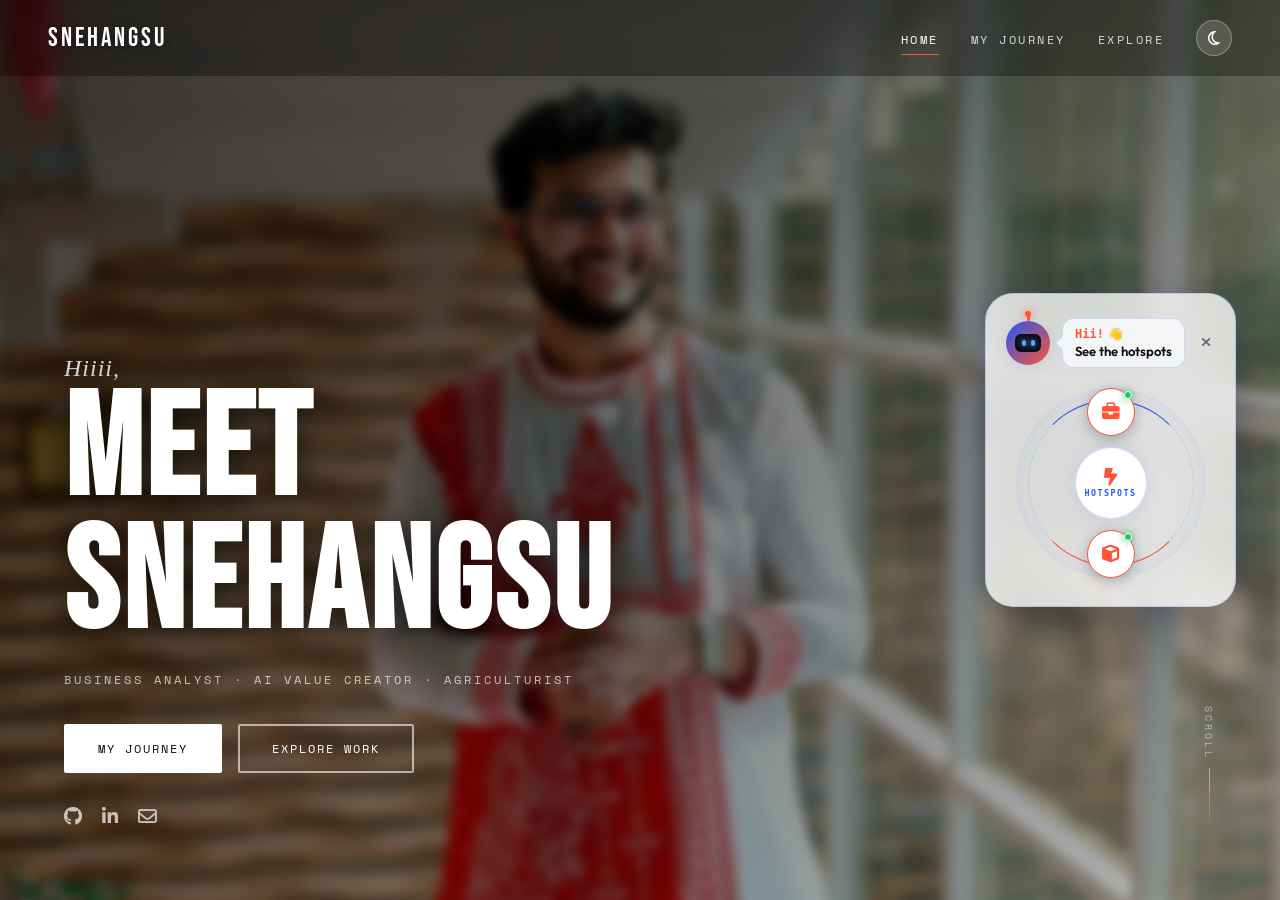
==== commit 13398fc4: "Update Internship section to Bajaj Finance Product Management with About, SB-RECON Prototype CTA, pr" ====
--- a/index.html
+++ b/index.html
@@ -118,14 +118,14 @@
       </div>
 
       <!-- Hotspot 1: Internship -->
-      <a href="explore.html#internship" class="hotspot-node node-top" title="Explore Internships">
-        <div class="node-icon-wrap">
+      <a href="https://snehangsusaha2017-prog.github.io/sb-recon/" target="_blank" rel="noopener noreferrer" class="hotspot-node node-top" title="Launch SB-RECON Prototype">
+        <div class="node-icon-wrap blockchain-pulse">
           <i class="fa-solid fa-briefcase"></i>
           <span class="node-live-dot"></span>
         </div>
         <div class="node-tooltip">
-          <span class="node-title">INTERNSHIPS</span>
-          <span class="node-desc">Bajaj Finserv &amp; RBI</span>
+          <span class="node-title">INTERNSHIP ↗</span>
+          <span class="node-desc">Bajaj Finance · SB-RECON</span>
         </div>
       </a>
 
--- a/styles.css
+++ b/styles.css
@@ -1539,3 +1539,646 @@
   }
 }
 
+/* ============================================================
+   EXPLORE PAGE CAROUSEL & DYNAMIC BACKGROUND SYSTEM
+   ============================================================ */
+.dynamic-bg-overlay {
+  position: fixed;
+  inset: 0;
+  z-index: -1;
+  opacity: 0.88;
+  transition: background 0.8s cubic-bezier(0.2, 0.8, 0.2, 1);
+  pointer-events: none;
+  background: radial-gradient(circle at 50% 40%, #0d1e4a 0%, #050b1a 100%);
+}
+
+.explore-action-bar {
+  display: flex;
+  align-items: center;
+  justify-content: space-between;
+  gap: 16px;
+  margin-bottom: 28px;
+}
+
+.view-toggle-btn {
+  display: inline-flex;
+  align-items: center;
+  gap: 10px;
+  padding: 10px 20px;
+  background: var(--bg-card);
+  border: 1px solid var(--border);
+  color: var(--accent);
+  font-family: 'Space Mono', monospace;
+  font-size: 0.72rem;
+  font-weight: 700;
+  letter-spacing: 2px;
+  border-radius: 4px;
+  cursor: pointer;
+  box-shadow: 0 4px 15px var(--shadow);
+  transition: all 0.25s ease;
+}
+
+.view-toggle-btn:hover {
+  background: var(--accent-glass);
+  border-color: var(--accent2);
+  color: var(--accent2);
+  transform: translateY(-2px);
+  box-shadow: 0 6px 20px rgba(255, 85, 51, 0.25);
+}
+
+/* Carousel Showcase Stage */
+.explore-carousel-stage {
+  display: flex;
+  flex-direction: column;
+  gap: 28px;
+  margin-bottom: 60px;
+}
+
+.stage-tracker-bar {
+  display: flex;
+  align-items: center;
+  justify-content: space-between;
+  padding: 14px 24px;
+  background: var(--bg-card);
+  border: 1px solid var(--border);
+  border-radius: 8px;
+  box-shadow: 0 4px 20px var(--shadow);
+}
+
+.tracker-counter {
+  font-family: 'Bebas Neue', sans-serif;
+  font-size: 2rem;
+  letter-spacing: 2px;
+  color: var(--text);
+  line-height: 1;
+}
+
+.tracker-counter .tc-current {
+  color: var(--accent2);
+}
+
+.tracker-counter .tc-total {
+  color: var(--text-muted);
+  font-size: 1.2rem;
+  margin-left: 4px;
+}
+
+.tracker-info {
+  display: flex;
+  align-items: center;
+  gap: 16px;
+}
+
+.tracker-eyebrow {
+  font-family: 'Space Mono', monospace;
+  font-size: 0.7rem;
+  letter-spacing: 2.5px;
+  color: var(--accent);
+  font-weight: 700;
+}
+
+/* Floating Blocks Deck */
+.floating-blocks-wrapper {
+  display: flex;
+  align-items: center;
+  justify-content: center;
+  gap: 20px;
+  position: relative;
+  padding: 16px 0;
+  width: 100%;
+  max-width: 880px;
+  margin: 0 auto;
+}
+
+.carousel-arrow {
+  width: 52px;
+  height: 52px;
+  border-radius: 50%;
+  background: var(--bg-card);
+  border: 1.5px solid var(--border);
+  color: var(--text);
+  font-size: 1.2rem;
+  display: flex;
+  align-items: center;
+  justify-content: center;
+  cursor: pointer;
+  flex-shrink: 0;
+  z-index: 10;
+  transition: all 0.25s ease;
+  box-shadow: 0 4px 20px var(--shadow);
+}
+
+.carousel-arrow:hover {
+  background: var(--accent);
+  color: #ffffff;
+  border-color: var(--accent);
+  transform: scale(1.12);
+  box-shadow: 0 6px 24px rgba(35, 86, 246, 0.4);
+}
+
+.blocks-container {
+  display: flex;
+  align-items: center;
+  justify-content: center;
+  gap: 20px;
+  width: 100%;
+  max-width: 740px;
+  overflow: visible;
+  min-height: 240px;
+  position: relative;
+  padding: 10px 0;
+}
+
+.floating-block-card {
+  width: 210px;
+  height: 210px;
+  background: var(--bg-card);
+  border: 1.5px solid var(--border);
+  border-radius: 16px;
+  padding: 22px 18px;
+  display: flex;
+  flex-direction: column;
+  align-items: center;
+  justify-content: space-between;
+  text-align: center;
+  cursor: pointer;
+  position: relative;
+  box-shadow: 0 10px 30px var(--shadow);
+  transition: all 0.4s cubic-bezier(0.2, 0.8, 0.2, 1);
+  animation: floatCard 4s ease-in-out infinite;
+  flex-shrink: 0;
+}
+
+.floating-block-card.card-prev,
+.floating-block-card.card-next {
+  opacity: 0.55;
+  transform: scale(0.88);
+}
+
+.floating-block-card.card-prev:hover,
+.floating-block-card.card-next:hover {
+  opacity: 0.85;
+  transform: scale(0.94);
+}
+
+.floating-block-card.is-wip {
+  border-style: dashed;
+}
+
+@keyframes floatCard {
+  0%, 100% { transform: translateY(0); }
+  50% { transform: translateY(-8px); }
+}
+
+.floating-block-card.active {
+  border-color: var(--accent2);
+  box-shadow: 0 15px 40px rgba(255, 85, 51, 0.3), 0 0 25px var(--accent-glass);
+  transform: scale(1.08) translateY(-6px);
+  animation: floatCardActive 3.5s ease-in-out infinite;
+  opacity: 1;
+  z-index: 5;
+}
+
+@keyframes floatCardActive {
+  0%, 100% { transform: scale(1.08) translateY(-6px); }
+  50% { transform: scale(1.08) translateY(-14px); }
+}
+
+.floating-block-card .fb-num {
+  font-family: 'Bebas Neue', sans-serif;
+  font-size: 2.2rem;
+  color: var(--accent-glass);
+  position: absolute;
+  top: 10px;
+  right: 16px;
+  line-height: 1;
+}
+
+.floating-block-card .fb-icon-box {
+  width: 52px;
+  height: 52px;
+  border-radius: 50%;
+  background: var(--accent-glass);
+  border: 1px solid var(--border);
+  color: var(--accent);
+  font-size: 1.4rem;
+  display: flex;
+  align-items: center;
+  justify-content: center;
+  margin-top: 10px;
+  transition: all 0.3s ease;
+}
+
+.floating-block-card.active .fb-icon-box {
+  background: var(--accent2);
+  color: #ffffff;
+  border-color: var(--accent2);
+  box-shadow: 0 0 16px rgba(255, 85, 51, 0.4);
+}
+
+.floating-block-card .fb-title {
+  font-family: 'Bebas Neue', sans-serif;
+  font-size: 1.35rem;
+  letter-spacing: 1.5px;
+  color: var(--text);
+  margin: 6px 0;
+  line-height: 1.15;
+}
+
+.floating-block-card .fb-status {
+  font-family: 'Space Mono', monospace;
+  font-size: 0.6rem;
+  letter-spacing: 1.5px;
+  text-transform: uppercase;
+  padding: 3px 8px;
+  border-radius: 100px;
+  font-weight: 700;
+}
+
+.floating-block-card .fb-status.live {
+  color: #22c55e;
+  background: rgba(34, 197, 94, 0.12);
+  border: 1px solid rgba(34, 197, 94, 0.3);
+}
+
+.floating-block-card .fb-status.wip {
+  color: #f59e0b;
+  background: rgba(245, 158, 11, 0.12);
+  border: 1px solid rgba(245, 158, 11, 0.3);
+}
+
+/* Active Module Quick Detail Panel */
+.active-module-panel {
+  background: var(--bg-card);
+  border: 1px solid var(--border);
+  border-radius: 14px;
+  padding: 32px 36px;
+  box-shadow: 0 12px 40px var(--shadow);
+  transition: all 0.35s ease;
+  position: relative;
+  overflow: hidden;
+}
+
+.active-module-panel::before {
+  content: '';
+  position: absolute;
+  left: 0;
+  top: 0;
+  bottom: 0;
+  width: 4px;
+  background: linear-gradient(180deg, var(--accent), var(--accent2));
+}
+
+.amp-header {
+  display: flex;
+  align-items: center;
+  justify-content: space-between;
+  gap: 16px;
+  margin-bottom: 12px;
+}
+
+.amp-eyebrow {
+  font-family: 'Space Mono', monospace;
+  font-size: 0.68rem;
+  letter-spacing: 3px;
+  color: var(--accent2);
+  text-transform: uppercase;
+}
+
+.amp-title {
+  font-family: 'Bebas Neue', sans-serif;
+  font-size: 2.4rem;
+  letter-spacing: 2px;
+  color: var(--text);
+  margin-bottom: 16px;
+}
+
+.amp-desc {
+  font-size: 1.02rem;
+  line-height: 1.7;
+  color: var(--text-muted);
+  margin-bottom: 24px;
+}
+
+.amp-actions {
+  display: flex;
+  align-items: center;
+  gap: 16px;
+  flex-wrap: wrap;
+}
+
+.amp-btn-primary {
+  display: inline-flex;
+  align-items: center;
+  gap: 10px;
+  padding: 12px 24px;
+  background: var(--accent);
+  color: #ffffff;
+  font-family: 'Space Mono', monospace;
+  font-size: 0.75rem;
+  font-weight: 700;
+  letter-spacing: 1.5px;
+  text-transform: uppercase;
+  border-radius: 4px;
+  text-decoration: none;
+  transition: all 0.25s ease;
+  box-shadow: 0 4px 15px rgba(35, 86, 246, 0.3);
+}
+
+.amp-btn-primary:hover {
+  background: var(--accent2);
+  color: #ffffff;
+  transform: translateY(-2px);
+  box-shadow: 0 6px 20px rgba(255, 85, 51, 0.35);
+}
+
+.amp-btn-secondary {
+  display: inline-flex;
+  align-items: center;
+  gap: 8px;
+  padding: 12px 20px;
+  background: transparent;
+  border: 1px solid var(--border);
+  color: var(--text);
+  font-family: 'Space Mono', monospace;
+  font-size: 0.72rem;
+  font-weight: 700;
+  letter-spacing: 1.5px;
+  text-transform: uppercase;
+  border-radius: 4px;
+  cursor: pointer;
+  transition: all 0.25s ease;
+}
+
+.amp-btn-secondary:hover {
+  border-color: var(--accent);
+  color: var(--accent);
+  background: var(--accent-glass);
+}
+
+/* Dummy dataset notice badge */
+.dummy-dataset-badge {
+  display: inline-flex;
+  align-items: center;
+  gap: 8px;
+  padding: 8px 14px;
+  background: rgba(245, 158, 11, 0.08);
+  border: 1px dashed rgba(245, 158, 11, 0.35);
+  border-radius: 6px;
+  color: #f59e0b;
+  font-family: 'Space Mono', monospace;
+  font-size: 0.72rem;
+  letter-spacing: 0.5px;
+  margin: 12px 0 20px;
+}
+
+/* Sub-modules Grid */
+.sub-modules-grid {
+  display: grid;
+  grid-template-columns: 1fr 1fr;
+  gap: 20px;
+  margin: 24px 0 16px;
+}
+
+.sub-module-card {
+  background: var(--bg);
+  border: 1px solid var(--border);
+  border-radius: 10px;
+  padding: 24px;
+  display: flex;
+  flex-direction: column;
+  justify-content: space-between;
+  gap: 16px;
+  transition: all 0.25s ease;
+}
+
+.sub-module-card:hover {
+  border-color: var(--accent);
+  transform: translateY(-3px);
+  box-shadow: 0 8px 25px var(--shadow);
+}
+
+.sm-icon {
+  width: 44px;
+  height: 44px;
+  border-radius: 50%;
+  background: var(--accent-glass);
+  color: var(--accent2);
+  display: flex;
+  align-items: center;
+  justify-content: center;
+  font-size: 1.2rem;
+}
+
+.sm-tag {
+  font-family: 'Space Mono', monospace;
+  font-size: 0.6rem;
+  letter-spacing: 2px;
+  color: var(--accent2);
+  font-weight: 700;
+}
+
+.sm-title {
+  font-family: 'Bebas Neue', sans-serif;
+  font-size: 1.5rem;
+  letter-spacing: 1.5px;
+  color: var(--text);
+  margin: 4px 0 6px;
+}
+
+.sm-desc {
+  font-size: 0.88rem;
+  line-height: 1.5;
+  color: var(--text-muted);
+}
+
+.sm-btn {
+  display: inline-flex;
+  align-items: center;
+  justify-content: center;
+  gap: 8px;
+  padding: 10px 18px;
+  font-family: 'Space Mono', monospace;
+  font-size: 0.7rem;
+  font-weight: 700;
+  letter-spacing: 1.5px;
+  text-transform: uppercase;
+  border-radius: 4px;
+  cursor: pointer;
+  text-decoration: none;
+  transition: all 0.2s ease;
+  border: none;
+}
+
+.learn-btn {
+  background: var(--accent-glass);
+  color: var(--accent);
+  border: 1px solid var(--border);
+}
+
+.learn-btn:hover {
+  background: var(--accent);
+  color: #ffffff;
+  border-color: var(--accent);
+}
+
+.dashboard-btn {
+  background: var(--accent2);
+  color: #ffffff;
+}
+
+.dashboard-btn:hover {
+  background: #ff3311;
+  box-shadow: 0 4px 15px rgba(255, 85, 51, 0.4);
+}
+
+/* Learning Journey Modal Large */
+.modal-card-lg {
+  max-width: 720px;
+  max-height: 85vh;
+  overflow-y: auto;
+  padding: 40px;
+}
+
+.learn-modal-header {
+  margin-bottom: 24px;
+}
+
+.learn-modal-title {
+  font-family: 'Bebas Neue', sans-serif;
+  font-size: 2.6rem;
+  letter-spacing: 2px;
+  color: var(--text);
+  margin: 4px 0 6px;
+}
+
+.learn-modal-subtitle {
+  font-size: 0.95rem;
+  color: var(--text-muted);
+}
+
+.learn-steps-container {
+  display: flex;
+  flex-direction: column;
+  gap: 18px;
+  margin-bottom: 28px;
+}
+
+.learn-step-card {
+  background: var(--bg);
+  border: 1px solid var(--border);
+  border-radius: 8px;
+  padding: 20px;
+}
+
+.step-badge {
+  font-family: 'Space Mono', monospace;
+  font-size: 0.62rem;
+  letter-spacing: 2px;
+  color: var(--accent2);
+  font-weight: 700;
+  margin-bottom: 6px;
+}
+
+.step-title {
+  font-family: 'Bebas Neue', sans-serif;
+  font-size: 1.5rem;
+  letter-spacing: 1.5px;
+  color: var(--text);
+  margin-bottom: 8px;
+}
+
+.step-text {
+  font-size: 0.92rem;
+  line-height: 1.6;
+  color: var(--text-muted);
+}
+
+.step-list {
+  list-style: none;
+  display: flex;
+  flex-direction: column;
+  gap: 8px;
+}
+
+.step-list li {
+  font-size: 0.9rem;
+  line-height: 1.5;
+  color: var(--text-muted);
+}
+
+.step-list strong {
+  color: var(--text);
+}
+
+.metrics-mini-grid {
+  display: grid;
+  grid-template-columns: repeat(auto-fit, minmax(130px, 1fr));
+  gap: 10px;
+  margin-top: 10px;
+}
+
+.mm-item {
+  background: var(--bg-card);
+  border: 1px solid var(--border);
+  border-radius: 6px;
+  padding: 10px 12px;
+  display: flex;
+  flex-direction: column;
+  gap: 2px;
+}
+
+.mm-item strong {
+  font-family: 'Bebas Neue', sans-serif;
+  font-size: 1.4rem;
+  letter-spacing: 1px;
+  color: var(--accent);
+}
+
+.mm-item span {
+  font-size: 0.72rem;
+  color: var(--text-muted);
+}
+
+.learn-modal-footer {
+  display: flex;
+  justify-content: flex-end;
+}
+
+@media (max-width: 768px) {
+  .sub-modules-grid {
+    grid-template-columns: 1fr;
+  }
+}
+
+.sub-modules-grid.three-col {
+  grid-template-columns: repeat(3, 1fr);
+}
+
+@media (max-width: 960px) {
+  .sub-modules-grid.three-col {
+    grid-template-columns: 1fr;
+  }
+}
+
+/* Password Auth Input Styling */
+.auth-input-field {
+  width: 100%;
+  padding: 12px 16px;
+  background: var(--bg);
+  border: 1px solid var(--border);
+  border-radius: 6px;
+  color: var(--text);
+  font-family: 'Space Mono', monospace;
+  font-size: 0.9rem;
+  outline: none;
+  transition: border-color 0.2s, box-shadow 0.2s;
+}
+
+.auth-input-field:focus {
+  border-color: var(--accent);
+  box-shadow: 0 0 10px var(--accent-glass);
+}
+
+
+
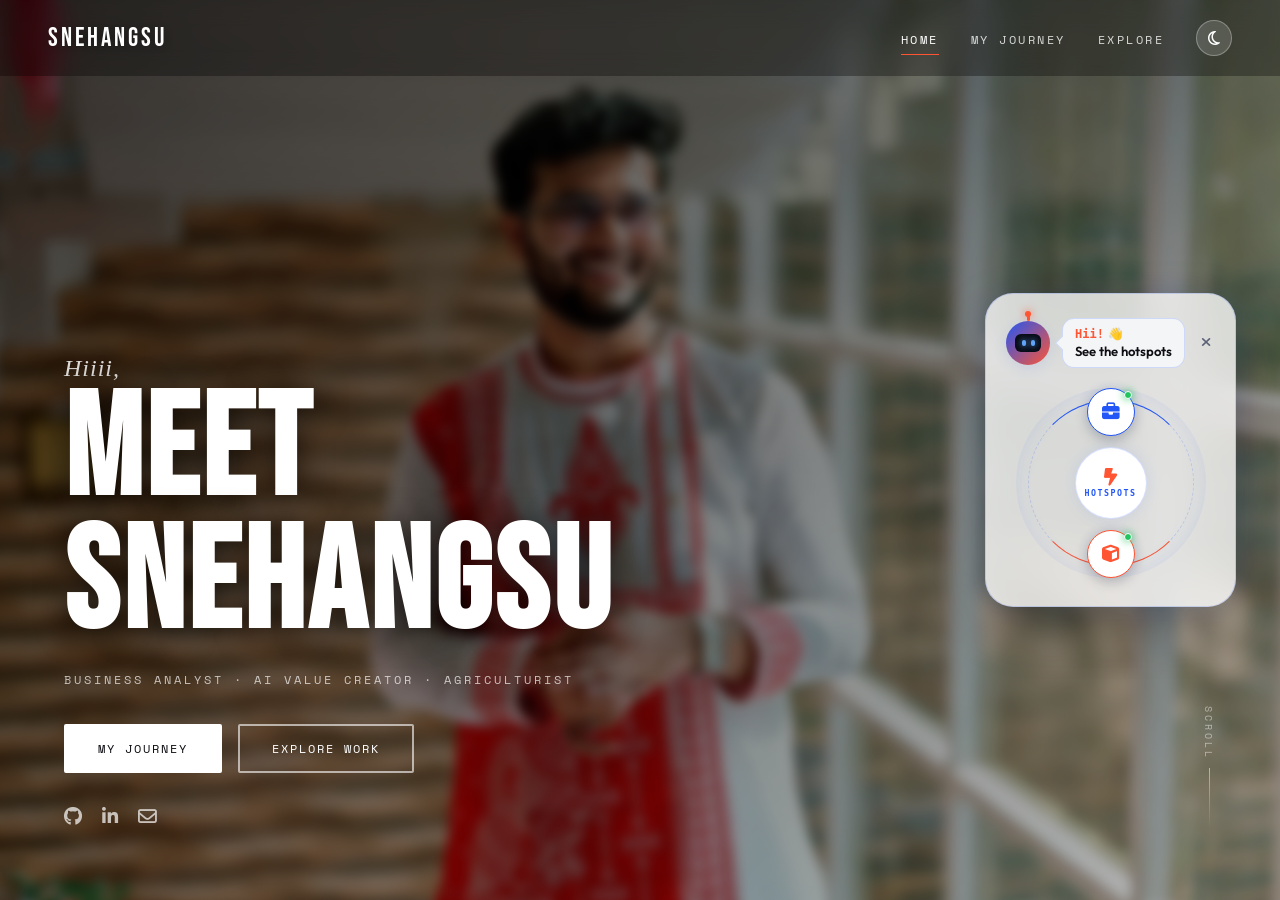
==== commit 466d8948: "Internship: Bajaj Finance sub-modules, About modal, password-gated report, SB-RECON CTA, hotspot upd" ====
--- a/index.html
+++ b/index.html
@@ -118,14 +118,14 @@
       </div>
 
       <!-- Hotspot 1: Internship -->
-      <a href="https://snehangsusaha2017-prog.github.io/sb-recon/" target="_blank" rel="noopener noreferrer" class="hotspot-node node-top" title="Launch SB-RECON Prototype">
-        <div class="node-icon-wrap blockchain-pulse">
+      <a href="https://snehangsusaha2017-prog.github.io/sb-recon/" target="_blank" rel="noopener noreferrer" class="hotspot-node node-top" title="SB-RECON — Internship Prototype">
+        <div class="node-icon-wrap">
           <i class="fa-solid fa-briefcase"></i>
           <span class="node-live-dot"></span>
         </div>
         <div class="node-tooltip">
           <span class="node-title">INTERNSHIP ↗</span>
-          <span class="node-desc">Bajaj Finance · SB-RECON</span>
+          <span class="node-desc">SB-RECON · Bajaj Finance</span>
         </div>
       </a>
 
--- a/styles.css
+++ b/styles.css
@@ -2151,34 +2151,5 @@
   }
 }
 
-.sub-modules-grid.three-col {
-  grid-template-columns: repeat(3, 1fr);
-}
-
-@media (max-width: 960px) {
-  .sub-modules-grid.three-col {
-    grid-template-columns: 1fr;
-  }
-}
-
-/* Password Auth Input Styling */
-.auth-input-field {
-  width: 100%;
-  padding: 12px 16px;
-  background: var(--bg);
-  border: 1px solid var(--border);
-  border-radius: 6px;
-  color: var(--text);
-  font-family: 'Space Mono', monospace;
-  font-size: 0.9rem;
-  outline: none;
-  transition: border-color 0.2s, box-shadow 0.2s;
-}
-
-.auth-input-field:focus {
-  border-color: var(--accent);
-  box-shadow: 0 0 10px var(--accent-glass);
-}
-
-
-
+
+
